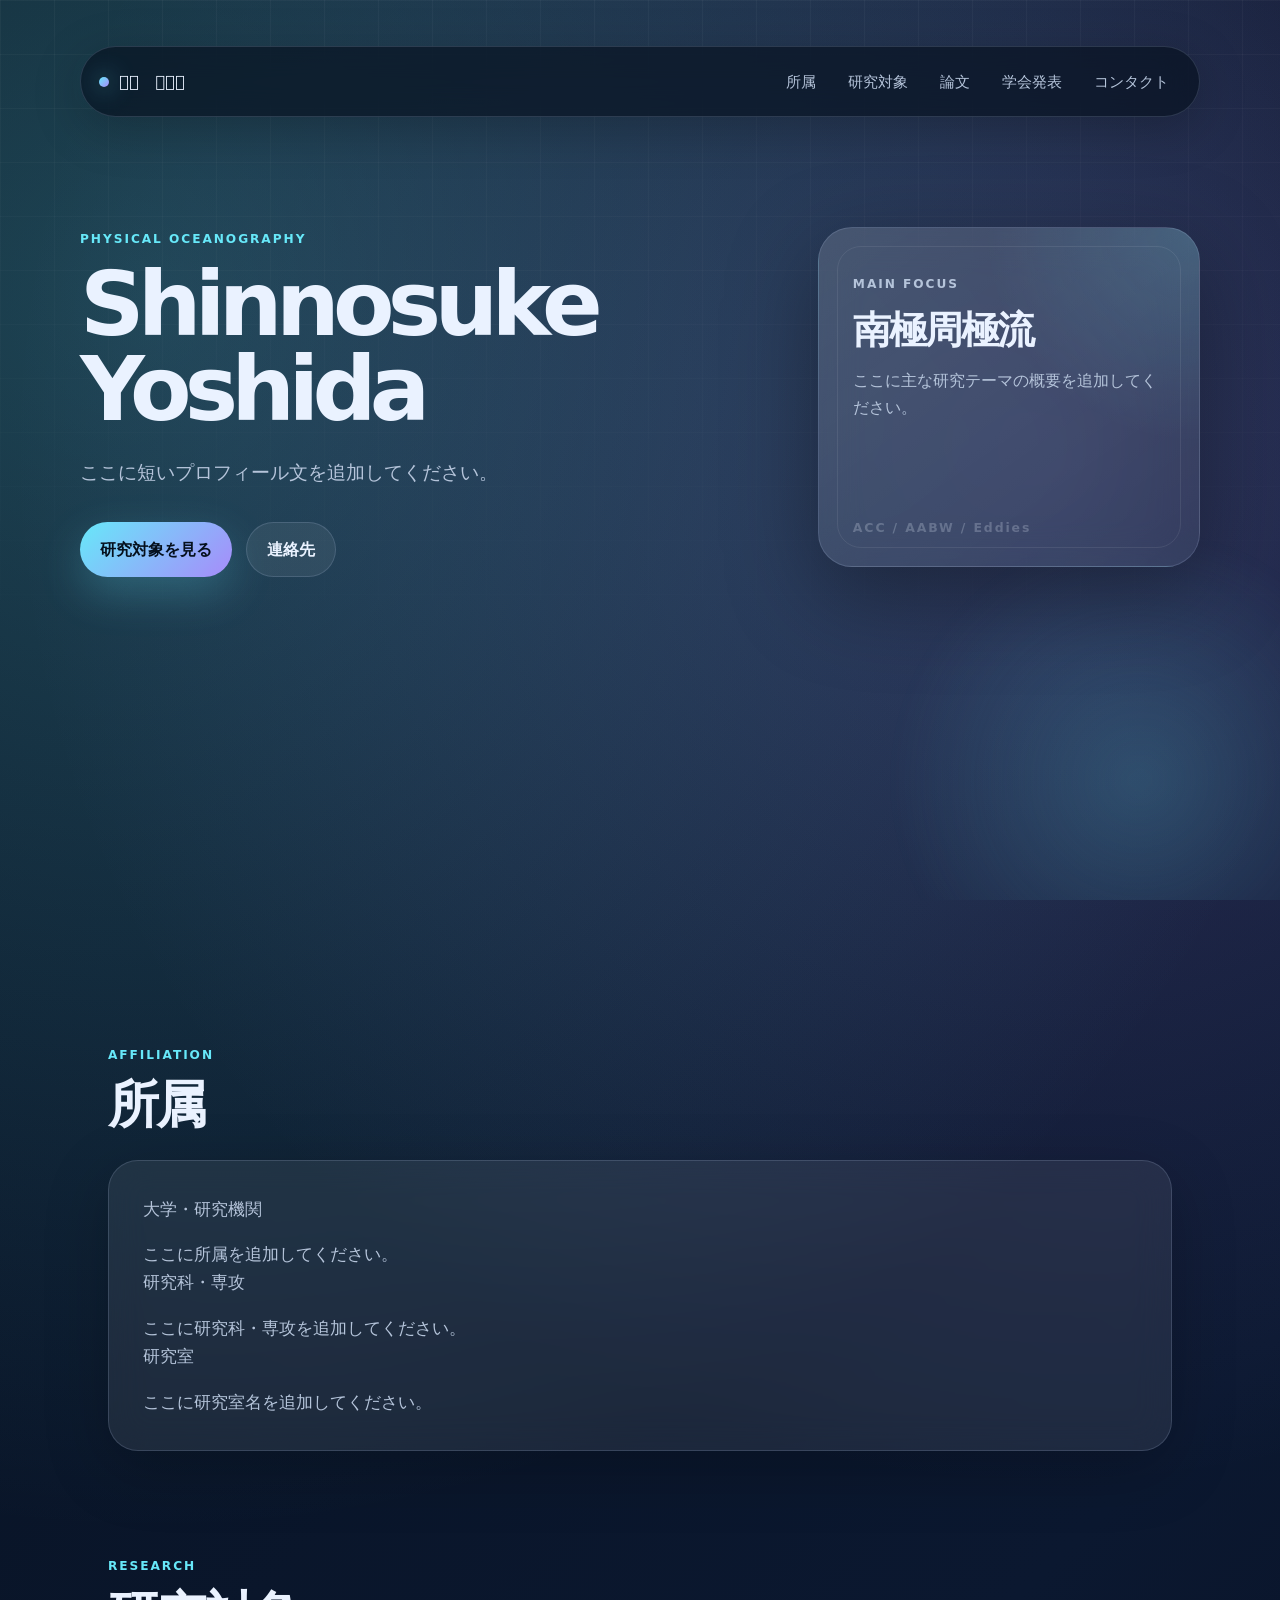
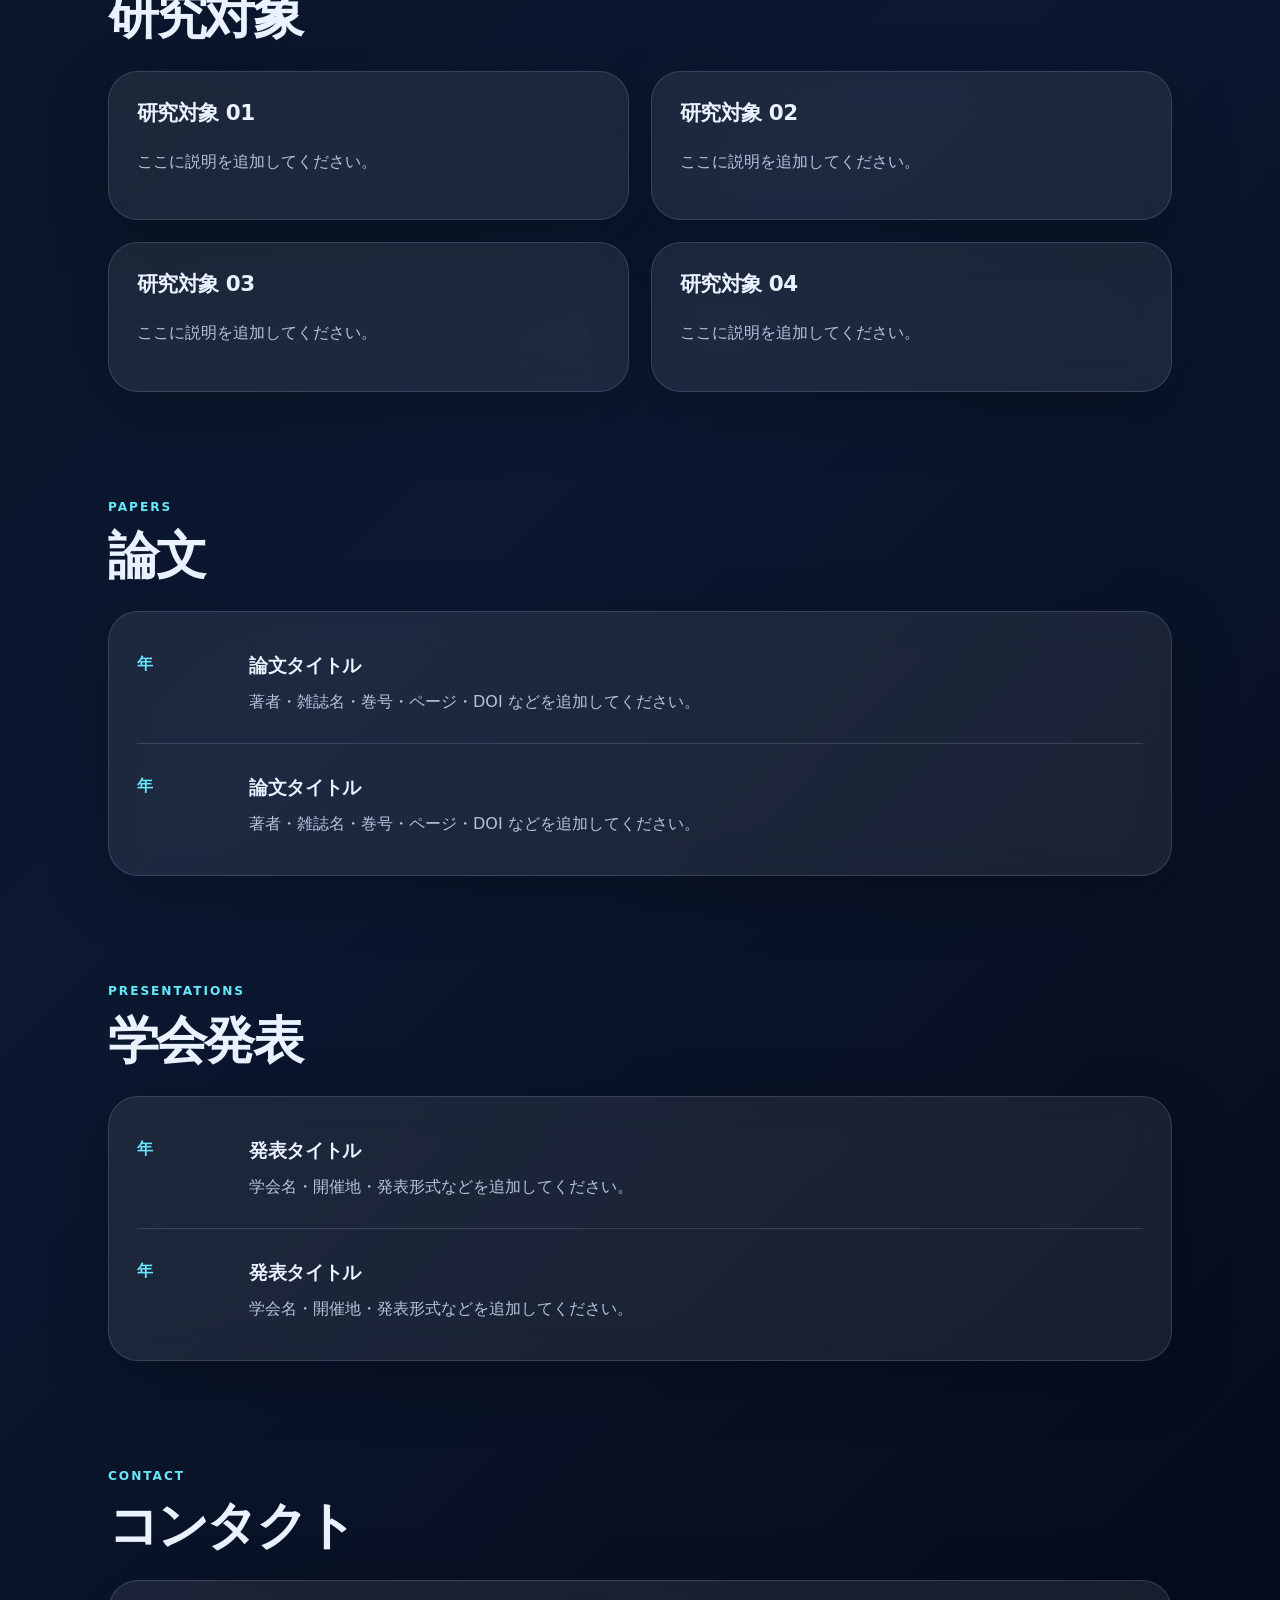
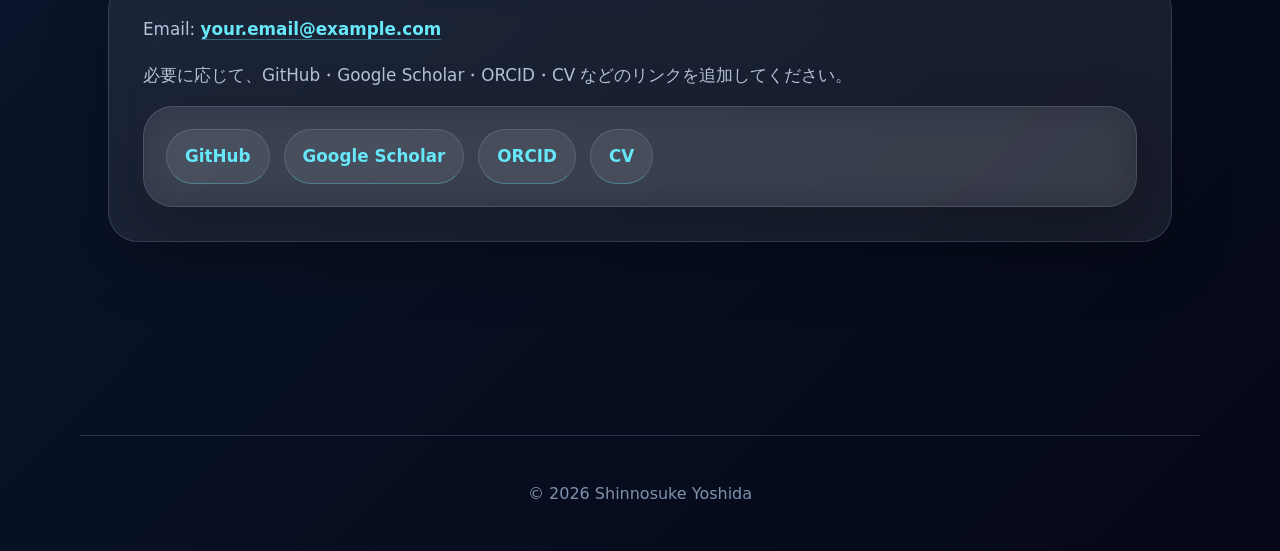
==== index.html @ faadfa1d "Update index.html" ====
<!DOCTYPE html>
<html lang="ja">
<head>
  <meta charset="UTF-8">
  <meta name="viewport" content="width=device-width, initial-scale=1.0">
  <title>Shinnosuke Yoshida HP</title>
  <link rel="stylesheet" href="style.css">
</head>

<body>
  <header class="site-header">
    <nav class="nav">
      <!-- 名前またはイニシャルをここで編集 -->
      <div class="logo">𠮷田　槙之助</div>
      <div class="nav-links">
        <a href="#affiliation">所属</a>
        <a href="#research">研究対象</a>
        <a href="#papers">論文</a>
        <a href="#presentations">学会発表</a>
        <a href="#contact">コンタクト</a>
      </div>
    </nav>

    <section class="hero">
      <div class="hero-text">
        <!-- 肩書きや専門分野を後で編集 -->
        <p class="eyebrow">Physical Oceanography</p>
        <h1>Shinnosuke Yoshida</h1>
        <p class="hero-description placeholder-text">
          ここに短いプロフィール文を追加してください。
        </p>
        <div class="hero-buttons">
          <a class="button primary" href="#research">研究対象を見る</a>
          <a class="button secondary" href="#contact">連絡先</a>
        </div>
      </div>

      <div class="hero-card placeholder-card">
        <p class="card-label">Main Focus</p>
        <h2>南極周極流</h2>
        <p>
          ここに主な研究テーマの概要を追加してください。
        </p>
      </div>
    </section>
  </header>

  <main>
    <section id="affiliation" class="section">
      <div class="section-title">
        <p class="section-label">Affiliation</p>
        <h2>所属</h2>
      </div>

      <div class="content-box info-list placeholder-box">
        <!-- 所属情報を後で追加 -->
        <div class="info-row">
          <span>大学・研究機関</span>
          <p>ここに所属を追加してください。</p>
        </div>
        <div class="info-row">
          <span>研究科・専攻</span>
          <p>ここに研究科・専攻を追加してください。</p>
        </div>
        <div class="info-row">
          <span>研究室</span>
          <p>ここに研究室名を追加してください。</p>
        </div>
      </div>
    </section>

    <section id="research" class="section">
      <div class="section-title">
        <p class="section-label">Research</p>
        <h2>研究対象</h2>
      </div>

      <div class="grid">
        <div class="research-card placeholder-card">
          <!-- 研究対象 1 を後で追加 -->
          <h3>研究対象 01</h3>
          <p>ここに説明を追加してください。</p>
        </div>

        <div class="research-card placeholder-card">
          <!-- 研究対象 2 を後で追加 -->
          <h3>研究対象 02</h3>
          <p>ここに説明を追加してください。</p>
        </div>

        <div class="research-card placeholder-card">
          <!-- 研究対象 3 を後で追加 -->
          <h3>研究対象 03</h3>
          <p>ここに説明を追加してください。</p>
        </div>

        <div class="research-card placeholder-card">
          <!-- 研究対象 4 を後で追加 -->
          <h3>研究対象 04</h3>
          <p>ここに説明を追加してください。</p>
        </div>
      </div>
    </section>

    <section id="papers" class="section">
      <div class="section-title">
        <p class="section-label">Papers</p>
        <h2>論文</h2>
      </div>

      <div class="timeline placeholder-box">
        <div class="timeline-item">
          <!-- 論文情報を後で追加。必要に応じてこのブロックを複製してください。 -->
          <span class="year">年</span>
          <div>
            <h3>論文タイトル</h3>
            <p>著者・雑誌名・巻号・ページ・DOI などを追加してください。</p>
          </div>
        </div>

        <div class="timeline-item">
          <!-- 論文情報を後で追加。不要ならこのブロックを削除してください。 -->
          <span class="year">年</span>
          <div>
            <h3>論文タイトル</h3>
            <p>著者・雑誌名・巻号・ページ・DOI などを追加してください。</p>
          </div>
        </div>
      </div>
    </section>

    <section id="presentations" class="section">
      <div class="section-title">
        <p class="section-label">Presentations</p>
        <h2>学会発表</h2>
      </div>

      <div class="timeline placeholder-box">
        <div class="timeline-item">
          <!-- 学会発表情報を後で追加。必要に応じてこのブロックを複製してください。 -->
          <span class="year">年</span>
          <div>
            <h3>発表タイトル</h3>
            <p>学会名・開催地・発表形式などを追加してください。</p>
          </div>
        </div>

        <div class="timeline-item">
          <!-- 学会発表情報を後で追加。不要ならこのブロックを削除してください。 -->
          <span class="year">年</span>
          <div>
            <h3>発表タイトル</h3>
            <p>学会名・開催地・発表形式などを追加してください。</p>
          </div>
        </div>
      </div>
    </section>

    <section id="contact" class="section">
      <div class="section-title">
        <p class="section-label">Contact</p>
        <h2>コンタクト</h2>
      </div>

      <div class="content-box contact-box placeholder-box">
        <!-- 連絡先を後で追加 -->
        <p>Email: <a href="mailto:your.email@example.com">your.email@example.com</a></p>
        <p>必要に応じて、GitHub・Google Scholar・ORCID・CV などのリンクを追加してください。</p>
        <div class="link-box compact-links">
          <a href="#" target="_blank">GitHub</a>
          <a href="#" target="_blank">Google Scholar</a>
          <a href="#" target="_blank">ORCID</a>
          <a href="#" target="_blank">CV</a>
        </div>
      </div>
    </section>
  </main>

  <footer class="footer">
    <!-- 年と名前を後で編集 -->
    <p>© 2026 Shinnosuke Yoshida</p>
  </footer>
</body>
</html>
---- style.css ----
:root {
  --bg: #07111f;
  --bg-2: #0b1830;
  --main: #eaf2ff;
  --sub: #b5c4da;
  --muted: #7f92ad;
  --line: rgba(180, 200, 230, 0.18);
  --card: rgba(255, 255, 255, 0.075);
  --card-strong: rgba(255, 255, 255, 0.12);
  --accent: #67e8f9;
  --accent-2: #a78bfa;
  --accent-dark: #0891b2;
  --accent-soft: rgba(103, 232, 249, 0.14);
  --shadow: 0 28px 90px rgba(0, 0, 0, 0.36);
}

* {
  box-sizing: border-box;
}

html {
  scroll-behavior: smooth;
}

body {
  margin: 0;
  font-family: Inter, ui-sans-serif, system-ui, -apple-system, BlinkMacSystemFont, "Segoe UI", sans-serif;
  background:
    radial-gradient(circle at 12% 8%, rgba(103, 232, 249, 0.24), transparent 34%),
    radial-gradient(circle at 82% 12%, rgba(167, 139, 250, 0.22), transparent 30%),
    linear-gradient(135deg, var(--bg), var(--bg-2) 52%, #050816);
  color: var(--main);
  line-height: 1.7;
}

body::before {
  content: "";
  position: fixed;
  inset: 0;
  pointer-events: none;
  background-image:
    linear-gradient(rgba(255, 255, 255, 0.035) 1px, transparent 1px),
    linear-gradient(90deg, rgba(255, 255, 255, 0.035) 1px, transparent 1px);
  background-size: 54px 54px;
  mask-image: linear-gradient(to bottom, black, transparent 80%);
}

a {
  color: inherit;
  text-decoration: none;
}

.site-header {
  min-height: 100vh;
  padding: 28px;
  position: relative;
  overflow: hidden;
}

.site-header::after {
  content: "";
  position: absolute;
  right: -120px;
  bottom: -140px;
  width: 520px;
  height: 520px;
  border-radius: 50%;
  background: radial-gradient(circle, rgba(103, 232, 249, 0.18), transparent 68%);
  filter: blur(8px);
}

.nav {
  max-width: 1120px;
  margin: 0 auto;
  padding: 14px 18px;
  display: flex;
  align-items: center;
  justify-content: space-between;
  background: rgba(7, 17, 31, 0.68);
  border: 1px solid var(--line);
  border-radius: 999px;
  backdrop-filter: blur(18px);
  box-shadow: 0 12px 50px rgba(0, 0, 0, 0.22);
  position: sticky;
  top: 18px;
  z-index: 10;
}

.logo {
  font-weight: 800;
  letter-spacing: 0.02em;
}

.logo::before {
  content: "";
  display: inline-block;
  width: 10px;
  height: 10px;
  margin-right: 10px;
  border-radius: 50%;
  background: linear-gradient(135deg, var(--accent), var(--accent-2));
  box-shadow: 0 0 24px rgba(103, 232, 249, 0.8);
}

.nav-links {
  display: flex;
  gap: 8px;
  font-size: 0.92rem;
  color: var(--sub);
}

.nav-links a {
  padding: 8px 12px;
  border-radius: 999px;
  transition: 0.2s ease;
}

.nav-links a:hover {
  color: var(--main);
  background: rgba(255, 255, 255, 0.08);
}

.hero {
  max-width: 1120px;
  margin: 118px auto 0;
  display: grid;
  grid-template-columns: minmax(0, 1.35fr) minmax(280px, 0.75fr);
  gap: 50px;
  align-items: center;
  position: relative;
  z-index: 1;
}

.eyebrow,
.section-label,
.card-label {
  color: var(--accent);
  font-size: 0.76rem;
  font-weight: 800;
  letter-spacing: 0.16em;
  text-transform: uppercase;
}

.hero h1 {
  margin: 12px 0 24px;
  max-width: 850px;
  font-size: clamp(3.1rem, 7vw, 6.8rem);
  line-height: 0.95;
  letter-spacing: -0.075em;
}

.hero h1::selection,
.hero-description::selection {
  background: var(--accent-soft);
}

.hero-description {
  max-width: 620px;
  color: var(--sub);
  font-size: 1.18rem;
}

.hero-buttons {
  display: flex;
  gap: 14px;
  margin-top: 34px;
  flex-wrap: wrap;
}

.button {
  display: inline-flex;
  align-items: center;
  justify-content: center;
  padding: 13px 20px;
  border-radius: 999px;
  font-weight: 800;
  transition: 0.22s ease;
}

.button.primary {
  background: linear-gradient(135deg, var(--accent), var(--accent-2));
  color: #05101d;
  box-shadow: 0 16px 44px rgba(103, 232, 249, 0.24);
}

.button.primary:hover {
  transform: translateY(-3px);
  box-shadow: 0 22px 60px rgba(103, 232, 249, 0.32);
}

.button.secondary {
  background: rgba(255, 255, 255, 0.07);
  border: 1px solid var(--line);
  color: var(--main);
}

.button.secondary:hover {
  transform: translateY(-3px);
  background: rgba(255, 255, 255, 0.12);
}

.hero-card {
  padding: 34px;
  min-height: 340px;
  border-radius: 34px;
  background:
    linear-gradient(145deg, rgba(255, 255, 255, 0.14), rgba(255, 255, 255, 0.055)),
    radial-gradient(circle at top right, rgba(103, 232, 249, 0.18), transparent 42%);
  border: 1px solid var(--line);
  box-shadow: var(--shadow);
  backdrop-filter: blur(20px);
  position: relative;
  overflow: hidden;
}

.hero-card::before {
  content: "";
  position: absolute;
  inset: 18px;
  border: 1px solid rgba(255, 255, 255, 0.08);
  border-radius: 24px;
  pointer-events: none;
}

.hero-card h2 {
  margin: 16px 0 14px;
  font-size: 2.35rem;
  line-height: 1.05;
  letter-spacing: -0.05em;
}

.hero-card p {
  color: var(--sub);
  position: relative;
}

.hero-card::after {
  content: "ACC / AABW / Eddies";
  position: absolute;
  left: 34px;
  bottom: 28px;
  color: rgba(234, 242, 255, 0.24);
  font-size: 0.78rem;
  font-weight: 800;
  letter-spacing: 0.15em;
}

main {
  max-width: 1120px;
  margin: 0 auto;
  padding: 40px 28px 88px;
  position: relative;
  z-index: 1;
}

.section {
  margin: 105px 0;
}

.section-title {
  margin-bottom: 28px;
}

.section-title h2 {
  margin: 6px 0 0;
  font-size: clamp(2rem, 4vw, 3.2rem);
  line-height: 1.05;
  letter-spacing: -0.055em;
}

.content-box,
.research-card,
.timeline,
.link-box {
  background: var(--card);
  border: 1px solid var(--line);
  border-radius: 30px;
  box-shadow: 0 18px 64px rgba(0, 0, 0, 0.22);
  backdrop-filter: blur(18px);
}

.content-box {
  padding: 34px;
  color: var(--sub);
  font-size: 1.05rem;
}

.content-box p:first-child {
  margin-top: 0;
}

.content-box p:last-child {
  margin-bottom: 0;
}

.grid {
  display: grid;
  grid-template-columns: repeat(2, minmax(0, 1fr));
  gap: 22px;
}

.research-card {
  padding: 28px;
  transition: 0.24s ease;
  position: relative;
  overflow: hidden;
}

.research-card::before {
  content: "";
  position: absolute;
  inset: 0;
  background: linear-gradient(135deg, rgba(103, 232, 249, 0.12), transparent 42%);
  opacity: 0;
  transition: 0.24s ease;
}

.research-card:hover {
  transform: translateY(-6px);
  background: var(--card-strong);
  box-shadow: 0 26px 80px rgba(0, 0, 0, 0.28);
}

.research-card:hover::before {
  opacity: 1;
}

.research-card h3 {
  margin-top: 0;
  font-size: 1.34rem;
  line-height: 1.25;
  letter-spacing: -0.025em;
  position: relative;
}

.research-card p {
  color: var(--sub);
  position: relative;
}

.timeline {
  padding: 10px 28px;
}

.timeline-item {
  display: grid;
  grid-template-columns: 90px 1fr;
  gap: 22px;
  padding: 28px 0;
  border-bottom: 1px solid var(--line);
}

.timeline-item:last-child {
  border-bottom: none;
}

.year {
  color: var(--accent);
  font-weight: 900;
}

.timeline-item h3 {
  margin: 0 0 6px;
  letter-spacing: -0.02em;
}

.timeline-item p {
  margin: 0;
  color: var(--sub);
}

.link-box {
  padding: 22px;
  display: flex;
  flex-wrap: wrap;
  gap: 14px;
}

.link-box a {
  padding: 12px 18px;
  border-radius: 999px;
  background: rgba(255, 255, 255, 0.07);
  border: 1px solid var(--line);
  font-weight: 800;
  color: var(--sub);
  transition: 0.2s ease;
}

.link-box a:hover {
  color: #05101d;
  background: var(--accent);
  transform: translateY(-2px);
  box-shadow: 0 12px 34px rgba(103, 232, 249, 0.22);
}

.content-box a {
  color: var(--accent);
  font-weight: 800;
  border-bottom: 1px solid rgba(103, 232, 249, 0.35);
}

.footer {
  max-width: 1120px;
  margin: 0 auto;
  padding: 28px;
  color: var(--muted);
  text-align: center;
  border-top: 1px solid var(--line);
}

@media (max-width: 800px) {
  .site-header {
    min-height: auto;
    padding: 18px;
  }

  .nav {
    border-radius: 24px;
    align-items: flex-start;
    gap: 14px;
    flex-direction: column;
  }

  .nav-links {
    flex-wrap: wrap;
    gap: 6px;
  }

  .hero {
    margin-top: 70px;
    grid-template-columns: 1fr;
  }

  .hero h1 {
    font-size: 3.25rem;
  }

  .grid {
    grid-template-columns: 1fr;
  }

  .timeline-item {
    grid-template-columns: 1fr;
    gap: 8px;
  }
}
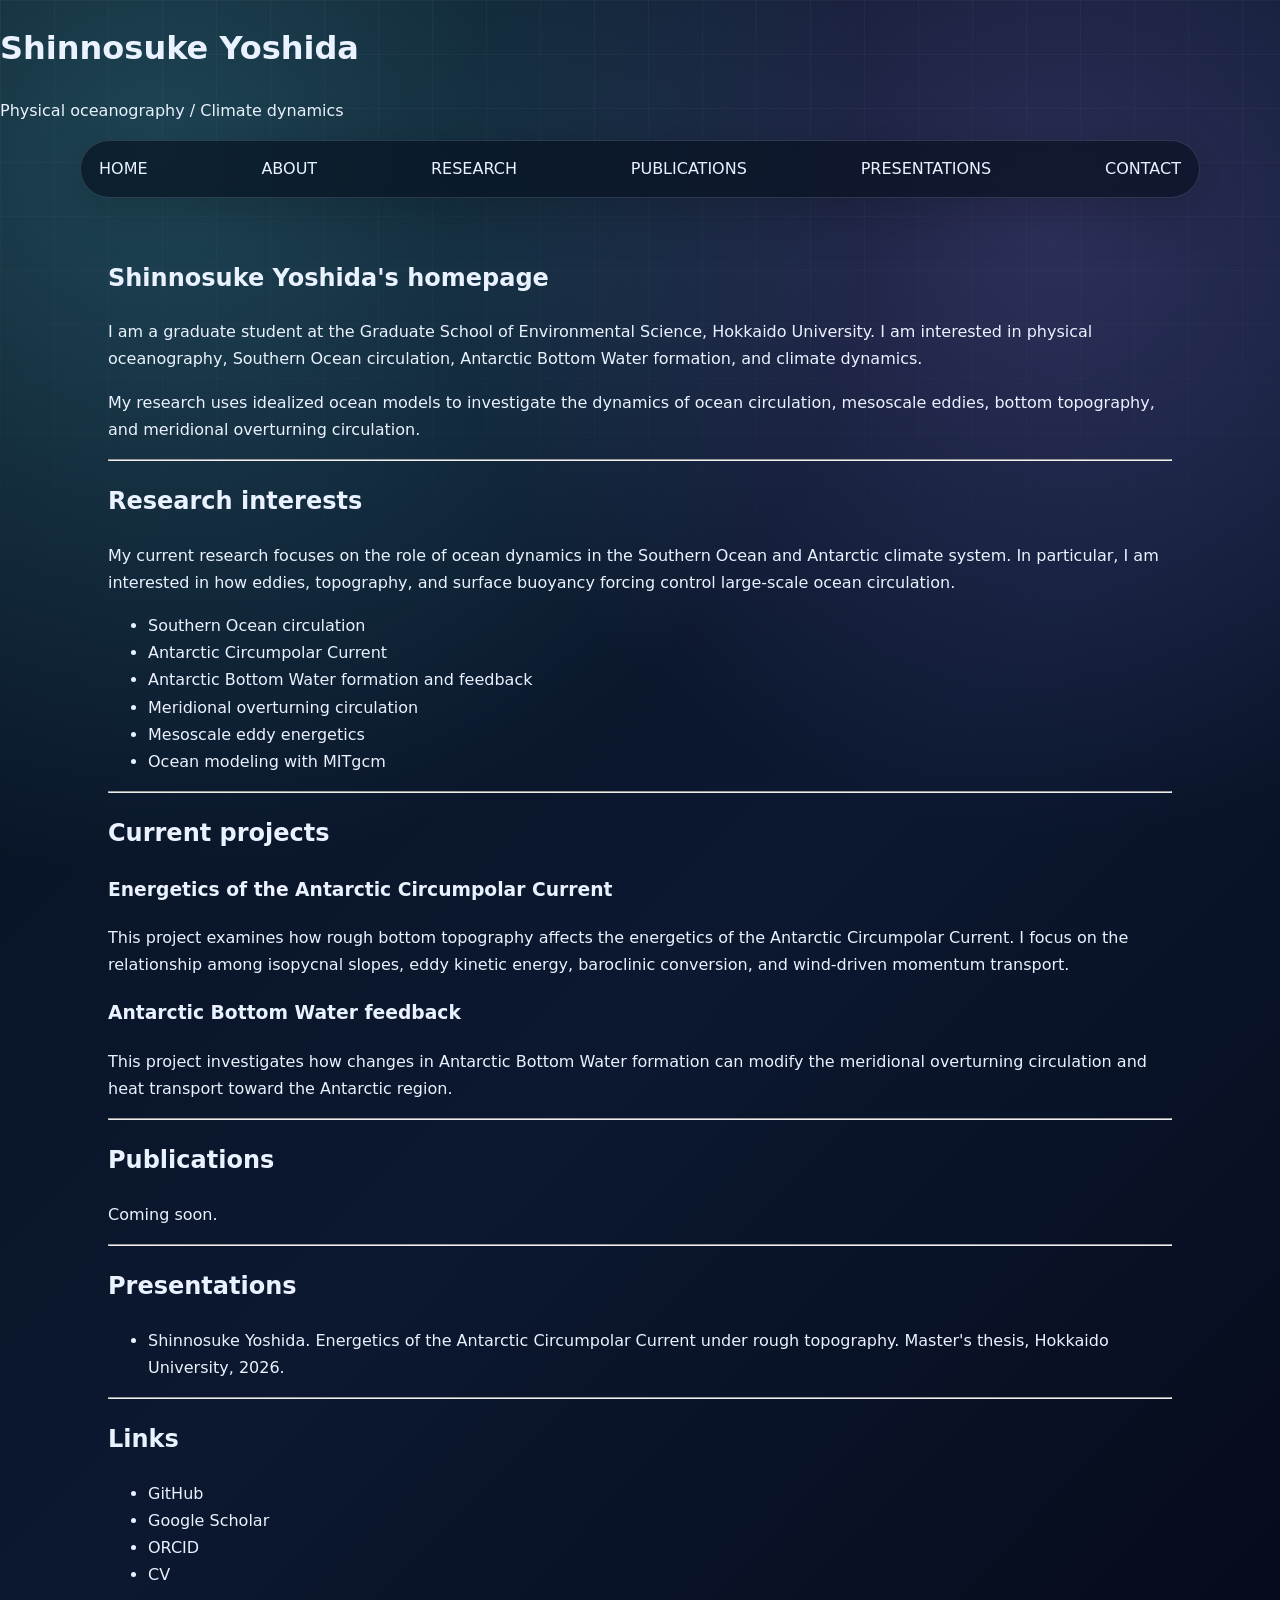
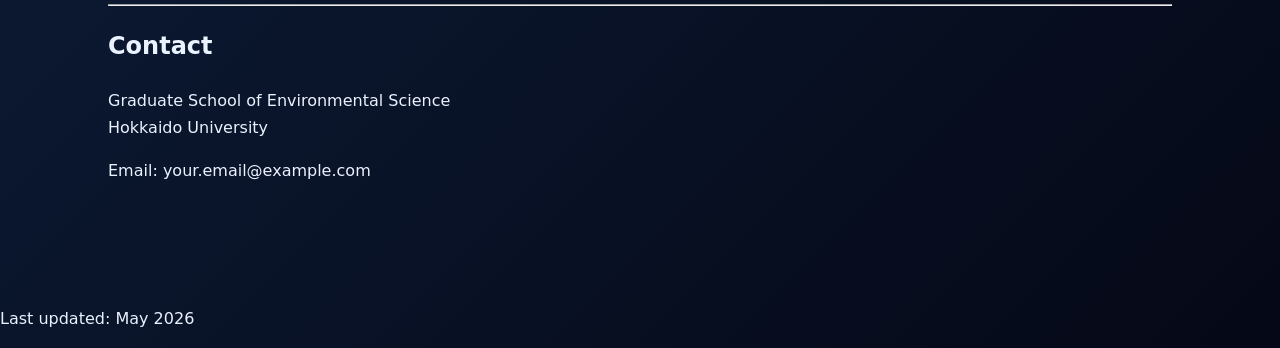
==== commit b6f55516: "Update index.html" ====
--- a/index.html
+++ b/index.html
@@ -1,184 +1,150 @@
 <!DOCTYPE html>
-<html lang="ja">
+<html lang="en">
 <head>
   <meta charset="UTF-8">
   <meta name="viewport" content="width=device-width, initial-scale=1.0">
-  <title>Shinnosuke Yoshida HP</title>
+  <title>Shinnosuke Yoshida</title>
   <link rel="stylesheet" href="style.css">
 </head>
 
 <body>
-  <header class="site-header">
-    <nav class="nav">
-      <!-- 名前またはイニシャルをここで編集 -->
-      <div class="logo">𠮷田　槙之助</div>
-      <div class="nav-links">
-        <a href="#affiliation">所属</a>
-        <a href="#research">研究対象</a>
-        <a href="#papers">論文</a>
-        <a href="#presentations">学会発表</a>
-        <a href="#contact">コンタクト</a>
-      </div>
-    </nav>
 
-    <section class="hero">
-      <div class="hero-text">
-        <!-- 肩書きや専門分野を後で編集 -->
-        <p class="eyebrow">Physical Oceanography</p>
-        <h1>Shinnosuke Yoshida</h1>
-        <p class="hero-description placeholder-text">
-          ここに短いプロフィール文を追加してください。
+  <div class="page">
+
+    <header class="header">
+      <h1>Shinnosuke Yoshida</h1>
+      <p class="subtitle">Physical oceanography / Climate dynamics</p>
+
+      <nav class="nav">
+        <a href="index.html">HOME</a>
+        <a href="#about">ABOUT</a>
+        <a href="#research">RESEARCH</a>
+        <a href="#publications">PUBLICATIONS</a>
+        <a href="#presentations">PRESENTATIONS</a>
+        <a href="#contact">CONTACT</a>
+      </nav>
+    </header>
+
+    <main>
+
+      <section id="about">
+        <h2>Shinnosuke Yoshida's homepage</h2>
+
+        <p>
+          I am a graduate student at the Graduate School of Environmental Science,
+          Hokkaido University. I am interested in physical oceanography,
+          Southern Ocean circulation, Antarctic Bottom Water formation, and
+          climate dynamics.
         </p>
-        <div class="hero-buttons">
-          <a class="button primary" href="#research">研究対象を見る</a>
-          <a class="button secondary" href="#contact">連絡先</a>
-        </div>
-      </div>
 
-      <div class="hero-card placeholder-card">
-        <p class="card-label">Main Focus</p>
-        <h2>南極周極流</h2>
         <p>
-          ここに主な研究テーマの概要を追加してください。
+          My research uses idealized ocean models to investigate the dynamics of
+          ocean circulation, mesoscale eddies, bottom topography, and meridional
+          overturning circulation.
         </p>
-      </div>
-    </section>
-  </header>
+      </section>
 
-  <main>
-    <section id="affiliation" class="section">
-      <div class="section-title">
-        <p class="section-label">Affiliation</p>
-        <h2>所属</h2>
-      </div>
+      <hr>
 
-      <div class="content-box info-list placeholder-box">
-        <!-- 所属情報を後で追加 -->
-        <div class="info-row">
-          <span>大学・研究機関</span>
-          <p>ここに所属を追加してください。</p>
-        </div>
-        <div class="info-row">
-          <span>研究科・専攻</span>
-          <p>ここに研究科・専攻を追加してください。</p>
-        </div>
-        <div class="info-row">
-          <span>研究室</span>
-          <p>ここに研究室名を追加してください。</p>
-        </div>
-      </div>
-    </section>
+      <section id="research">
+        <h2>Research interests</h2>
 
-    <section id="research" class="section">
-      <div class="section-title">
-        <p class="section-label">Research</p>
-        <h2>研究対象</h2>
-      </div>
+        <p>
+          My current research focuses on the role of ocean dynamics in the
+          Southern Ocean and Antarctic climate system. In particular, I am
+          interested in how eddies, topography, and surface buoyancy forcing
+          control large-scale ocean circulation.
+        </p>
 
-      <div class="grid">
-        <div class="research-card placeholder-card">
-          <!-- 研究対象 1 を後で追加 -->
-          <h3>研究対象 01</h3>
-          <p>ここに説明を追加してください。</p>
-        </div>
+        <ul>
+          <li>Southern Ocean circulation</li>
+          <li>Antarctic Circumpolar Current</li>
+          <li>Antarctic Bottom Water formation and feedback</li>
+          <li>Meridional overturning circulation</li>
+          <li>Mesoscale eddy energetics</li>
+          <li>Ocean modeling with MITgcm</li>
+        </ul>
+      </section>
 
-        <div class="research-card placeholder-card">
-          <!-- 研究対象 2 を後で追加 -->
-          <h3>研究対象 02</h3>
-          <p>ここに説明を追加してください。</p>
-        </div>
+      <hr>
 
-        <div class="research-card placeholder-card">
-          <!-- 研究対象 3 を後で追加 -->
-          <h3>研究対象 03</h3>
-          <p>ここに説明を追加してください。</p>
-        </div>
+      <section>
+        <h2>Current projects</h2>
 
-        <div class="research-card placeholder-card">
-          <!-- 研究対象 4 を後で追加 -->
-          <h3>研究対象 04</h3>
-          <p>ここに説明を追加してください。</p>
-        </div>
-      </div>
-    </section>
+        <h3>Energetics of the Antarctic Circumpolar Current</h3>
+        <p>
+          This project examines how rough bottom topography affects the energetics
+          of the Antarctic Circumpolar Current. I focus on the relationship among
+          isopycnal slopes, eddy kinetic energy, baroclinic conversion, and
+          wind-driven momentum transport.
+        </p>
 
-    <section id="papers" class="section">
-      <div class="section-title">
-        <p class="section-label">Papers</p>
-        <h2>論文</h2>
-      </div>
+        <h3>Antarctic Bottom Water feedback</h3>
+        <p>
+          This project investigates how changes in Antarctic Bottom Water formation
+          can modify the meridional overturning circulation and heat transport
+          toward the Antarctic region.
+        </p>
+      </section>
 
-      <div class="timeline placeholder-box">
-        <div class="timeline-item">
-          <!-- 論文情報を後で追加。必要に応じてこのブロックを複製してください。 -->
-          <span class="year">年</span>
-          <div>
-            <h3>論文タイトル</h3>
-            <p>著者・雑誌名・巻号・ページ・DOI などを追加してください。</p>
-          </div>
-        </div>
+      <hr>
 
-        <div class="timeline-item">
-          <!-- 論文情報を後で追加。不要ならこのブロックを削除してください。 -->
-          <span class="year">年</span>
-          <div>
-            <h3>論文タイトル</h3>
-            <p>著者・雑誌名・巻号・ページ・DOI などを追加してください。</p>
-          </div>
-        </div>
-      </div>
-    </section>
+      <section id="publications">
+        <h2>Publications</h2>
 
-    <section id="presentations" class="section">
-      <div class="section-title">
-        <p class="section-label">Presentations</p>
-        <h2>学会発表</h2>
-      </div>
+        <p>
+          Coming soon.
+        </p>
+      </section>
 
-      <div class="timeline placeholder-box">
-        <div class="timeline-item">
-          <!-- 学会発表情報を後で追加。必要に応じてこのブロックを複製してください。 -->
-          <span class="year">年</span>
-          <div>
-            <h3>発表タイトル</h3>
-            <p>学会名・開催地・発表形式などを追加してください。</p>
-          </div>
-        </div>
+      <hr>
 
-        <div class="timeline-item">
-          <!-- 学会発表情報を後で追加。不要ならこのブロックを削除してください。 -->
-          <span class="year">年</span>
-          <div>
-            <h3>発表タイトル</h3>
-            <p>学会名・開催地・発表形式などを追加してください。</p>
-          </div>
-        </div>
-      </div>
-    </section>
+      <section id="presentations">
+        <h2>Presentations</h2>
 
-    <section id="contact" class="section">
-      <div class="section-title">
-        <p class="section-label">Contact</p>
-        <h2>コンタクト</h2>
-      </div>
+        <ul>
+          <li>
+            Shinnosuke Yoshida. Energetics of the Antarctic Circumpolar Current
+            under rough topography. Master's thesis, Hokkaido University, 2026.
+          </li>
+        </ul>
+      </section>
 
-      <div class="content-box contact-box placeholder-box">
-        <!-- 連絡先を後で追加 -->
-        <p>Email: <a href="mailto:your.email@example.com">your.email@example.com</a></p>
-        <p>必要に応じて、GitHub・Google Scholar・ORCID・CV などのリンクを追加してください。</p>
-        <div class="link-box compact-links">
-          <a href="#" target="_blank">GitHub</a>
-          <a href="#" target="_blank">Google Scholar</a>
-          <a href="#" target="_blank">ORCID</a>
-          <a href="#" target="_blank">CV</a>
-        </div>
-      </div>
-    </section>
-  </main>
+      <hr>
 
-  <footer class="footer">
-    <!-- 年と名前を後で編集 -->
-    <p>© 2026 Shinnosuke Yoshida</p>
-  </footer>
+      <section>
+        <h2>Links</h2>
+
+        <ul>
+          <li><a href="https://github.com/Shinnosuke-Yoshida">GitHub</a></li>
+          <li><a href="#">Google Scholar</a></li>
+          <li><a href="#">ORCID</a></li>
+          <li><a href="#">CV</a></li>
+        </ul>
+      </section>
+
+      <hr>
+
+      <section id="contact">
+        <h2>Contact</h2>
+
+        <p>
+          Graduate School of Environmental Science<br>
+          Hokkaido University
+        </p>
+
+        <p>
+          Email: <a href="mailto:your.email@example.com">your.email@example.com</a>
+        </p>
+      </section>
+
+    </main>
+
+    <footer>
+      <p>Last updated: May 2026</p>
+    </footer>
+
+  </div>
+
 </body>
 </html>
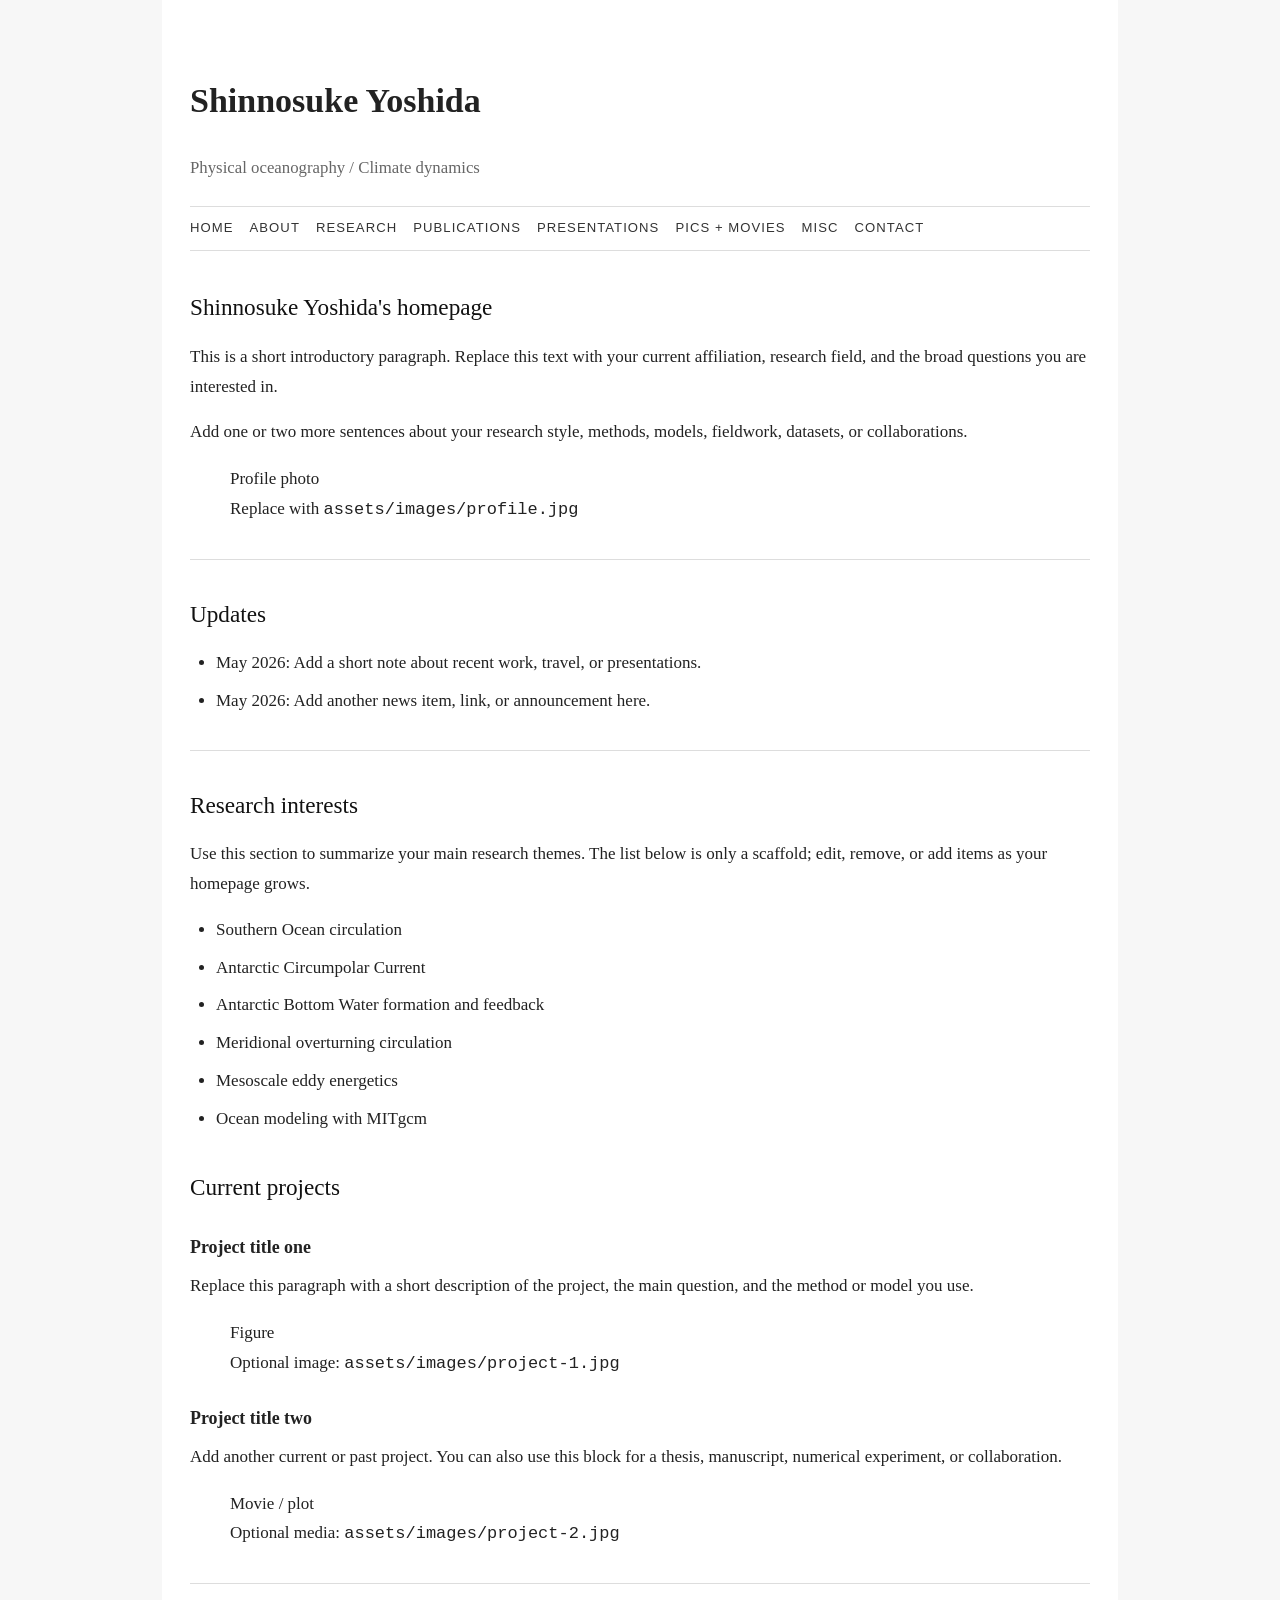
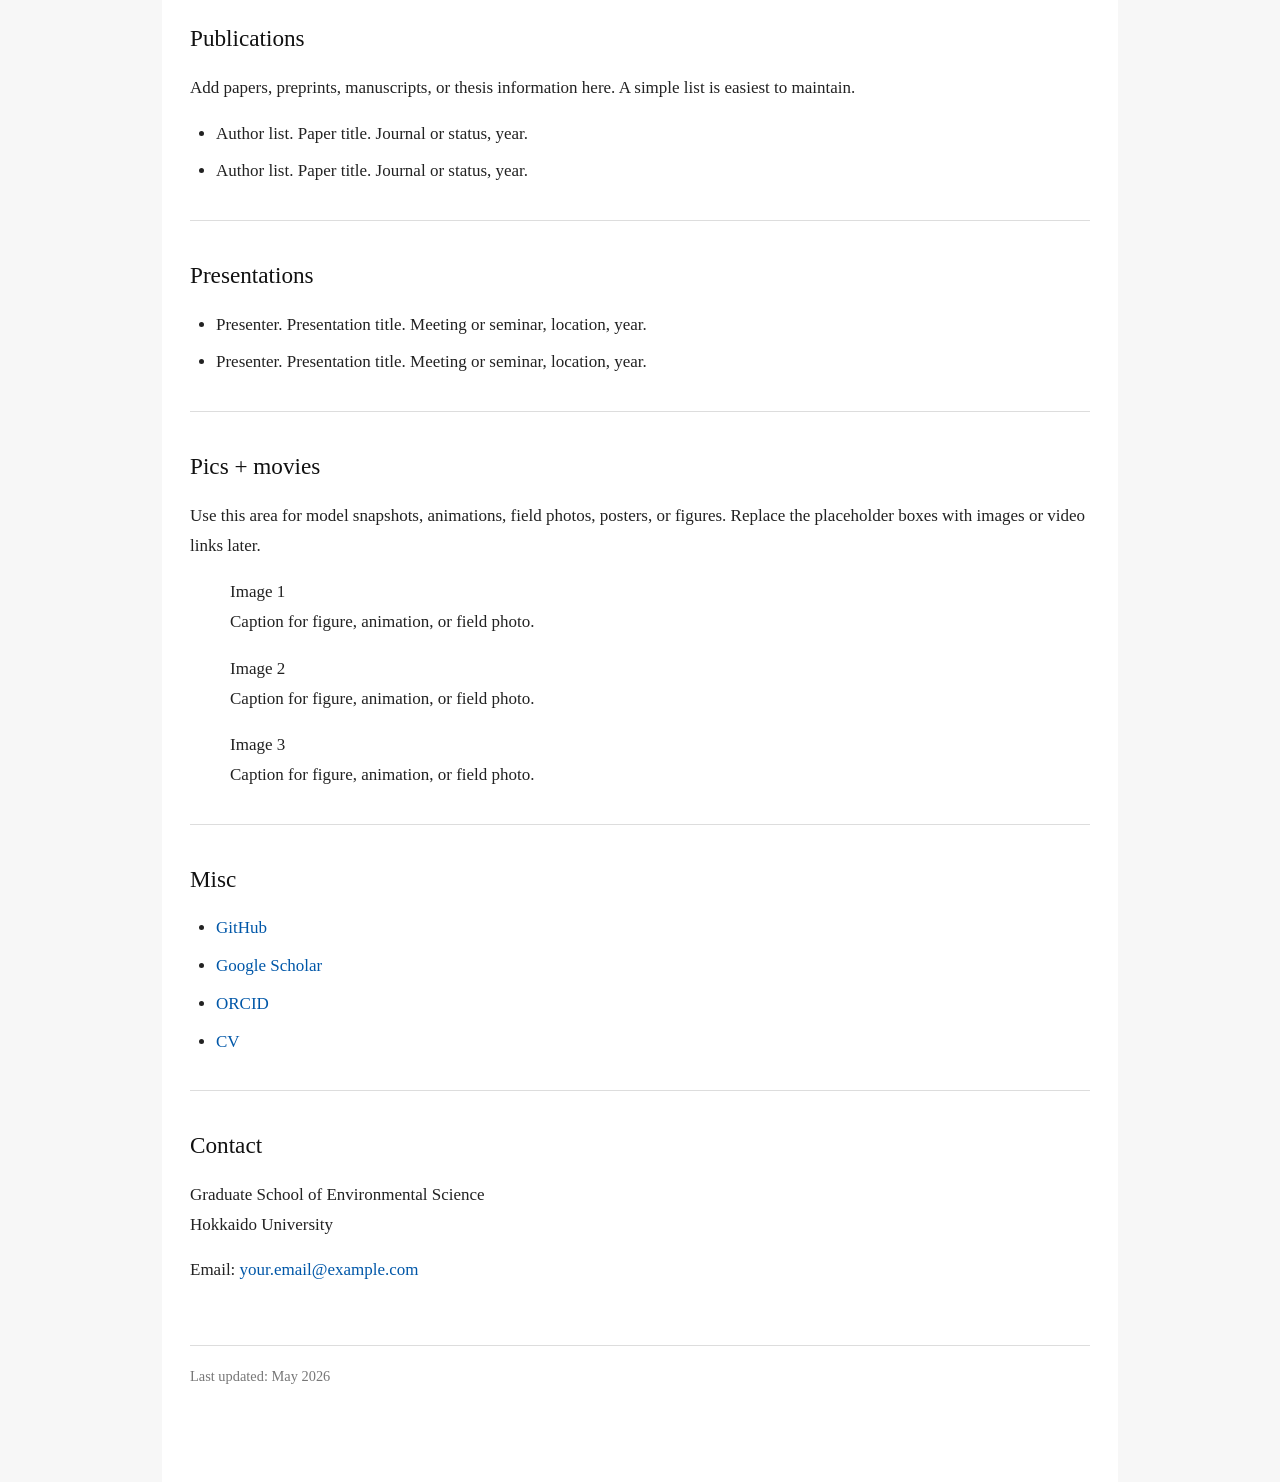
==== commit 2a05abad: "Create academic homepage scaffold" ====
--- a/index.html
+++ b/index.html
@@ -3,60 +3,70 @@
 <head>
   <meta charset="UTF-8">
   <meta name="viewport" content="width=device-width, initial-scale=1.0">
+  <meta name="description" content="Academic homepage of Shinnosuke Yoshida">
   <title>Shinnosuke Yoshida</title>
   <link rel="stylesheet" href="style.css">
 </head>
+<body>
+  <div class="page">
+    <header class="site-header">
+      <div class="identity">
+        <h1>Shinnosuke Yoshida</h1>
+        <p class="subtitle">Physical oceanography / Climate dynamics</p>
+      </div>
 
-<body>
-
-  <div class="page">
-
-    <header class="header">
-      <h1>Shinnosuke Yoshida</h1>
-      <p class="subtitle">Physical oceanography / Climate dynamics</p>
-
-      <nav class="nav">
-        <a href="index.html">HOME</a>
+      <nav class="nav" aria-label="Main navigation">
+        <a href="#home">HOME</a>
         <a href="#about">ABOUT</a>
         <a href="#research">RESEARCH</a>
         <a href="#publications">PUBLICATIONS</a>
         <a href="#presentations">PRESENTATIONS</a>
+        <a href="#gallery">PICS + MOVIES</a>
+        <a href="#misc">MISC</a>
         <a href="#contact">CONTACT</a>
       </nav>
     </header>
 
-    <main>
+    <main id="home">
+      <section class="intro" id="about">
+        <div>
+          <h2>Shinnosuke Yoshida's homepage</h2>
+          <p>
+            This is a short introductory paragraph. Replace this text with your current
+            affiliation, research field, and the broad questions you are interested in.
+          </p>
+          <p>
+            Add one or two more sentences about your research style, methods, models,
+            fieldwork, datasets, or collaborations.
+          </p>
+        </div>
 
-      <section id="about">
-        <h2>Shinnosuke Yoshida's homepage</h2>
+        <figure class="profile-slot">
+          <div class="image-placeholder">Profile photo</div>
+          <figcaption>Replace with <code>assets/images/profile.jpg</code></figcaption>
+        </figure>
+      </section>
 
-        <p>
-          I am a graduate student at the Graduate School of Environmental Science,
-          Hokkaido University. I am interested in physical oceanography,
-          Southern Ocean circulation, Antarctic Bottom Water formation, and
-          climate dynamics.
-        </p>
+      <hr>
 
-        <p>
-          My research uses idealized ocean models to investigate the dynamics of
-          ocean circulation, mesoscale eddies, bottom topography, and meridional
-          overturning circulation.
-        </p>
+      <section class="notice-list" aria-labelledby="updates-title">
+        <h2 id="updates-title">Updates</h2>
+        <ul>
+          <li>May 2026: Add a short note about recent work, travel, or presentations.</li>
+          <li>May 2026: Add another news item, link, or announcement here.</li>
+        </ul>
       </section>
 
       <hr>
 
       <section id="research">
         <h2>Research interests</h2>
-
         <p>
-          My current research focuses on the role of ocean dynamics in the
-          Southern Ocean and Antarctic climate system. In particular, I am
-          interested in how eddies, topography, and surface buoyancy forcing
-          control large-scale ocean circulation.
+          Use this section to summarize your main research themes. The list below is only
+          a scaffold; edit, remove, or add items as your homepage grows.
         </p>
 
-        <ul>
+        <ul class="compact-list">
           <li>Southern Ocean circulation</li>
           <li>Antarctic Circumpolar Current</li>
           <li>Antarctic Bottom Water formation and feedback</li>
@@ -66,55 +76,91 @@
         </ul>
       </section>
 
-      <hr>
+      <section class="project-list" aria-labelledby="projects-title">
+        <h2 id="projects-title">Current projects</h2>
 
-      <section>
-        <h2>Current projects</h2>
+        <article class="project-item">
+          <div>
+            <h3>Project title one</h3>
+            <p>
+              Replace this paragraph with a short description of the project, the main
+              question, and the method or model you use.
+            </p>
+          </div>
+          <figure class="media-slot">
+            <div class="image-placeholder">Figure</div>
+            <figcaption>Optional image: <code>assets/images/project-1.jpg</code></figcaption>
+          </figure>
+        </article>
 
-        <h3>Energetics of the Antarctic Circumpolar Current</h3>
-        <p>
-          This project examines how rough bottom topography affects the energetics
-          of the Antarctic Circumpolar Current. I focus on the relationship among
-          isopycnal slopes, eddy kinetic energy, baroclinic conversion, and
-          wind-driven momentum transport.
-        </p>
-
-        <h3>Antarctic Bottom Water feedback</h3>
-        <p>
-          This project investigates how changes in Antarctic Bottom Water formation
-          can modify the meridional overturning circulation and heat transport
-          toward the Antarctic region.
-        </p>
+        <article class="project-item">
+          <div>
+            <h3>Project title two</h3>
+            <p>
+              Add another current or past project. You can also use this block for a thesis,
+              manuscript, numerical experiment, or collaboration.
+            </p>
+          </div>
+          <figure class="media-slot">
+            <div class="image-placeholder">Movie / plot</div>
+            <figcaption>Optional media: <code>assets/images/project-2.jpg</code></figcaption>
+          </figure>
+        </article>
       </section>
 
       <hr>
 
       <section id="publications">
         <h2>Publications</h2>
-
         <p>
-          Coming soon.
+          Add papers, preprints, manuscripts, or thesis information here. A simple list is
+          easiest to maintain.
         </p>
+        <ul>
+          <li>Author list. Paper title. Journal or status, year.</li>
+          <li>Author list. Paper title. Journal or status, year.</li>
+        </ul>
       </section>
 
       <hr>
 
       <section id="presentations">
         <h2>Presentations</h2>
-
         <ul>
-          <li>
-            Shinnosuke Yoshida. Energetics of the Antarctic Circumpolar Current
-            under rough topography. Master's thesis, Hokkaido University, 2026.
-          </li>
+          <li>Presenter. Presentation title. Meeting or seminar, location, year.</li>
+          <li>Presenter. Presentation title. Meeting or seminar, location, year.</li>
         </ul>
       </section>
 
       <hr>
 
-      <section>
-        <h2>Links</h2>
+      <section id="gallery">
+        <h2>Pics + movies</h2>
+        <p>
+          Use this area for model snapshots, animations, field photos, posters, or figures.
+          Replace the placeholder boxes with images or video links later.
+        </p>
 
+        <div class="gallery-grid">
+          <figure class="gallery-item">
+            <div class="image-placeholder">Image 1</div>
+            <figcaption>Caption for figure, animation, or field photo.</figcaption>
+          </figure>
+          <figure class="gallery-item">
+            <div class="image-placeholder">Image 2</div>
+            <figcaption>Caption for figure, animation, or field photo.</figcaption>
+          </figure>
+          <figure class="gallery-item">
+            <div class="image-placeholder">Image 3</div>
+            <figcaption>Caption for figure, animation, or field photo.</figcaption>
+          </figure>
+        </div>
+      </section>
+
+      <hr>
+
+      <section id="misc">
+        <h2>Misc</h2>
         <ul>
           <li><a href="https://github.com/Shinnosuke-Yoshida">GitHub</a></li>
           <li><a href="#">Google Scholar</a></li>
@@ -127,24 +173,19 @@
 
       <section id="contact">
         <h2>Contact</h2>
-
         <p>
           Graduate School of Environmental Science<br>
           Hokkaido University
         </p>
-
         <p>
           Email: <a href="mailto:your.email@example.com">your.email@example.com</a>
         </p>
       </section>
-
     </main>
 
-    <footer>
+    <footer class="site-footer">
       <p>Last updated: May 2026</p>
     </footer>
-
   </div>
-
 </body>
 </html>
--- a/style.css
+++ b/style.css
@@ -1,446 +1,128 @@
-:root {
-  --bg: #07111f;
-  --bg-2: #0b1830;
-  --main: #eaf2ff;
-  --sub: #b5c4da;
-  --muted: #7f92ad;
-  --line: rgba(180, 200, 230, 0.18);
-  --card: rgba(255, 255, 255, 0.075);
-  --card-strong: rgba(255, 255, 255, 0.12);
-  --accent: #67e8f9;
-  --accent-2: #a78bfa;
-  --accent-dark: #0891b2;
-  --accent-soft: rgba(103, 232, 249, 0.14);
-  --shadow: 0 28px 90px rgba(0, 0, 0, 0.36);
+body {
+  margin: 0;
+  padding: 0;
+  background: #f7f7f7;
+  color: #222;
+  font-family: Georgia, "Times New Roman", serif;
+  font-size: 17px;
+  line-height: 1.75;
 }
 
-* {
-  box-sizing: border-box;
+.page {
+  max-width: 900px;
+  margin: 0 auto;
+  padding: 48px 28px 80px;
+  background: #ffffff;
+  min-height: 100vh;
 }
 
-html {
-  scroll-behavior: smooth;
+.header {
+  margin-bottom: 42px;
 }
 
-body {
+.header h1 {
   margin: 0;
-  font-family: Inter, ui-sans-serif, system-ui, -apple-system, BlinkMacSystemFont, "Segoe UI", sans-serif;
-  background:
-    radial-gradient(circle at 12% 8%, rgba(103, 232, 249, 0.24), transparent 34%),
-    radial-gradient(circle at 82% 12%, rgba(167, 139, 250, 0.22), transparent 30%),
-    linear-gradient(135deg, var(--bg), var(--bg-2) 52%, #050816);
-  color: var(--main);
-  line-height: 1.7;
+  font-size: 2.4rem;
+  font-weight: normal;
+  letter-spacing: 0.01em;
 }
 
-body::before {
-  content: "";
-  position: fixed;
-  inset: 0;
-  pointer-events: none;
-  background-image:
-    linear-gradient(rgba(255, 255, 255, 0.035) 1px, transparent 1px),
-    linear-gradient(90deg, rgba(255, 255, 255, 0.035) 1px, transparent 1px);
-  background-size: 54px 54px;
-  mask-image: linear-gradient(to bottom, black, transparent 80%);
+.subtitle {
+  margin: 4px 0 24px;
+  color: #666;
+  font-size: 1.05rem;
+}
+
+.nav {
+  display: flex;
+  flex-wrap: wrap;
+  gap: 6px 16px;
+  padding-top: 10px;
+  border-top: 1px solid #ddd;
+  border-bottom: 1px solid #ddd;
+  padding-bottom: 10px;
+  font-family: Arial, Helvetica, sans-serif;
+  font-size: 0.82rem;
+  letter-spacing: 0.08em;
+}
+
+.nav a {
+  color: #333;
+  text-decoration: none;
+}
+
+.nav a:hover {
+  color: #0057a8;
+  text-decoration: underline;
+}
+
+main {
+  margin-top: 36px;
+}
+
+section {
+  margin: 34px 0;
+}
+
+h2 {
+  margin: 0 0 14px;
+  font-size: 1.45rem;
+  font-weight: normal;
+  color: #111;
+}
+
+h3 {
+  margin: 24px 0 8px;
+  font-size: 1.12rem;
+  font-weight: bold;
+}
+
+p {
+  margin: 0 0 16px;
+}
+
+ul {
+  margin-top: 8px;
+  padding-left: 26px;
+}
+
+li {
+  margin-bottom: 8px;
 }
 
 a {
-  color: inherit;
+  color: #0057a8;
   text-decoration: none;
 }
 
-.site-header {
-  min-height: 100vh;
-  padding: 28px;
-  position: relative;
-  overflow: hidden;
+a:hover {
+  text-decoration: underline;
 }
 
-.site-header::after {
-  content: "";
-  position: absolute;
-  right: -120px;
-  bottom: -140px;
-  width: 520px;
-  height: 520px;
-  border-radius: 50%;
-  background: radial-gradient(circle, rgba(103, 232, 249, 0.18), transparent 68%);
-  filter: blur(8px);
+hr {
+  border: none;
+  border-top: 1px solid #ddd;
+  margin: 34px 0;
 }
 
-.nav {
-  max-width: 1120px;
-  margin: 0 auto;
-  padding: 14px 18px;
-  display: flex;
-  align-items: center;
-  justify-content: space-between;
-  background: rgba(7, 17, 31, 0.68);
-  border: 1px solid var(--line);
-  border-radius: 999px;
-  backdrop-filter: blur(18px);
-  box-shadow: 0 12px 50px rgba(0, 0, 0, 0.22);
-  position: sticky;
-  top: 18px;
-  z-index: 10;
+footer {
+  margin-top: 60px;
+  padding-top: 18px;
+  border-top: 1px solid #ddd;
+  color: #777;
+  font-size: 0.9rem;
 }
 
-.logo {
-  font-weight: 800;
-  letter-spacing: 0.02em;
-}
+@media (max-width: 640px) {
+  .page {
+    padding: 32px 20px 60px;
+  }
 
-.logo::before {
-  content: "";
-  display: inline-block;
-  width: 10px;
-  height: 10px;
-  margin-right: 10px;
-  border-radius: 50%;
-  background: linear-gradient(135deg, var(--accent), var(--accent-2));
-  box-shadow: 0 0 24px rgba(103, 232, 249, 0.8);
-}
-
-.nav-links {
-  display: flex;
-  gap: 8px;
-  font-size: 0.92rem;
-  color: var(--sub);
-}
-
-.nav-links a {
-  padding: 8px 12px;
-  border-radius: 999px;
-  transition: 0.2s ease;
-}
-
-.nav-links a:hover {
-  color: var(--main);
-  background: rgba(255, 255, 255, 0.08);
-}
-
-.hero {
-  max-width: 1120px;
-  margin: 118px auto 0;
-  display: grid;
-  grid-template-columns: minmax(0, 1.35fr) minmax(280px, 0.75fr);
-  gap: 50px;
-  align-items: center;
-  position: relative;
-  z-index: 1;
-}
-
-.eyebrow,
-.section-label,
-.card-label {
-  color: var(--accent);
-  font-size: 0.76rem;
-  font-weight: 800;
-  letter-spacing: 0.16em;
-  text-transform: uppercase;
-}
-
-.hero h1 {
-  margin: 12px 0 24px;
-  max-width: 850px;
-  font-size: clamp(3.1rem, 7vw, 6.8rem);
-  line-height: 0.95;
-  letter-spacing: -0.075em;
-}
-
-.hero h1::selection,
-.hero-description::selection {
-  background: var(--accent-soft);
-}
-
-.hero-description {
-  max-width: 620px;
-  color: var(--sub);
-  font-size: 1.18rem;
-}
-
-.hero-buttons {
-  display: flex;
-  gap: 14px;
-  margin-top: 34px;
-  flex-wrap: wrap;
-}
-
-.button {
-  display: inline-flex;
-  align-items: center;
-  justify-content: center;
-  padding: 13px 20px;
-  border-radius: 999px;
-  font-weight: 800;
-  transition: 0.22s ease;
-}
-
-.button.primary {
-  background: linear-gradient(135deg, var(--accent), var(--accent-2));
-  color: #05101d;
-  box-shadow: 0 16px 44px rgba(103, 232, 249, 0.24);
-}
-
-.button.primary:hover {
-  transform: translateY(-3px);
-  box-shadow: 0 22px 60px rgba(103, 232, 249, 0.32);
-}
-
-.button.secondary {
-  background: rgba(255, 255, 255, 0.07);
-  border: 1px solid var(--line);
-  color: var(--main);
-}
-
-.button.secondary:hover {
-  transform: translateY(-3px);
-  background: rgba(255, 255, 255, 0.12);
-}
-
-.hero-card {
-  padding: 34px;
-  min-height: 340px;
-  border-radius: 34px;
-  background:
-    linear-gradient(145deg, rgba(255, 255, 255, 0.14), rgba(255, 255, 255, 0.055)),
-    radial-gradient(circle at top right, rgba(103, 232, 249, 0.18), transparent 42%);
-  border: 1px solid var(--line);
-  box-shadow: var(--shadow);
-  backdrop-filter: blur(20px);
-  position: relative;
-  overflow: hidden;
-}
-
-.hero-card::before {
-  content: "";
-  position: absolute;
-  inset: 18px;
-  border: 1px solid rgba(255, 255, 255, 0.08);
-  border-radius: 24px;
-  pointer-events: none;
-}
-
-.hero-card h2 {
-  margin: 16px 0 14px;
-  font-size: 2.35rem;
-  line-height: 1.05;
-  letter-spacing: -0.05em;
-}
-
-.hero-card p {
-  color: var(--sub);
-  position: relative;
-}
-
-.hero-card::after {
-  content: "ACC / AABW / Eddies";
-  position: absolute;
-  left: 34px;
-  bottom: 28px;
-  color: rgba(234, 242, 255, 0.24);
-  font-size: 0.78rem;
-  font-weight: 800;
-  letter-spacing: 0.15em;
-}
-
-main {
-  max-width: 1120px;
-  margin: 0 auto;
-  padding: 40px 28px 88px;
-  position: relative;
-  z-index: 1;
-}
-
-.section {
-  margin: 105px 0;
-}
-
-.section-title {
-  margin-bottom: 28px;
-}
-
-.section-title h2 {
-  margin: 6px 0 0;
-  font-size: clamp(2rem, 4vw, 3.2rem);
-  line-height: 1.05;
-  letter-spacing: -0.055em;
-}
-
-.content-box,
-.research-card,
-.timeline,
-.link-box {
-  background: var(--card);
-  border: 1px solid var(--line);
-  border-radius: 30px;
-  box-shadow: 0 18px 64px rgba(0, 0, 0, 0.22);
-  backdrop-filter: blur(18px);
-}
-
-.content-box {
-  padding: 34px;
-  color: var(--sub);
-  font-size: 1.05rem;
-}
-
-.content-box p:first-child {
-  margin-top: 0;
-}
-
-.content-box p:last-child {
-  margin-bottom: 0;
-}
-
-.grid {
-  display: grid;
-  grid-template-columns: repeat(2, minmax(0, 1fr));
-  gap: 22px;
-}
-
-.research-card {
-  padding: 28px;
-  transition: 0.24s ease;
-  position: relative;
-  overflow: hidden;
-}
-
-.research-card::before {
-  content: "";
-  position: absolute;
-  inset: 0;
-  background: linear-gradient(135deg, rgba(103, 232, 249, 0.12), transparent 42%);
-  opacity: 0;
-  transition: 0.24s ease;
-}
-
-.research-card:hover {
-  transform: translateY(-6px);
-  background: var(--card-strong);
-  box-shadow: 0 26px 80px rgba(0, 0, 0, 0.28);
-}
-
-.research-card:hover::before {
-  opacity: 1;
-}
-
-.research-card h3 {
-  margin-top: 0;
-  font-size: 1.34rem;
-  line-height: 1.25;
-  letter-spacing: -0.025em;
-  position: relative;
-}
-
-.research-card p {
-  color: var(--sub);
-  position: relative;
-}
-
-.timeline {
-  padding: 10px 28px;
-}
-
-.timeline-item {
-  display: grid;
-  grid-template-columns: 90px 1fr;
-  gap: 22px;
-  padding: 28px 0;
-  border-bottom: 1px solid var(--line);
-}
-
-.timeline-item:last-child {
-  border-bottom: none;
-}
-
-.year {
-  color: var(--accent);
-  font-weight: 900;
-}
-
-.timeline-item h3 {
-  margin: 0 0 6px;
-  letter-spacing: -0.02em;
-}
-
-.timeline-item p {
-  margin: 0;
-  color: var(--sub);
-}
-
-.link-box {
-  padding: 22px;
-  display: flex;
-  flex-wrap: wrap;
-  gap: 14px;
-}
-
-.link-box a {
-  padding: 12px 18px;
-  border-radius: 999px;
-  background: rgba(255, 255, 255, 0.07);
-  border: 1px solid var(--line);
-  font-weight: 800;
-  color: var(--sub);
-  transition: 0.2s ease;
-}
-
-.link-box a:hover {
-  color: #05101d;
-  background: var(--accent);
-  transform: translateY(-2px);
-  box-shadow: 0 12px 34px rgba(103, 232, 249, 0.22);
-}
-
-.content-box a {
-  color: var(--accent);
-  font-weight: 800;
-  border-bottom: 1px solid rgba(103, 232, 249, 0.35);
-}
-
-.footer {
-  max-width: 1120px;
-  margin: 0 auto;
-  padding: 28px;
-  color: var(--muted);
-  text-align: center;
-  border-top: 1px solid var(--line);
-}
-
-@media (max-width: 800px) {
-  .site-header {
-    min-height: auto;
-    padding: 18px;
+  .header h1 {
+    font-size: 2rem;
   }
 
   .nav {
-    border-radius: 24px;
-    align-items: flex-start;
-    gap: 14px;
-    flex-direction: column;
-  }
-
-  .nav-links {
-    flex-wrap: wrap;
-    gap: 6px;
-  }
-
-  .hero {
-    margin-top: 70px;
-    grid-template-columns: 1fr;
-  }
-
-  .hero h1 {
-    font-size: 3.25rem;
-  }
-
-  .grid {
-    grid-template-columns: 1fr;
-  }
-
-  .timeline-item {
-    grid-template-columns: 1fr;
-    gap: 8px;
+    gap: 8px 12px;
   }
 }
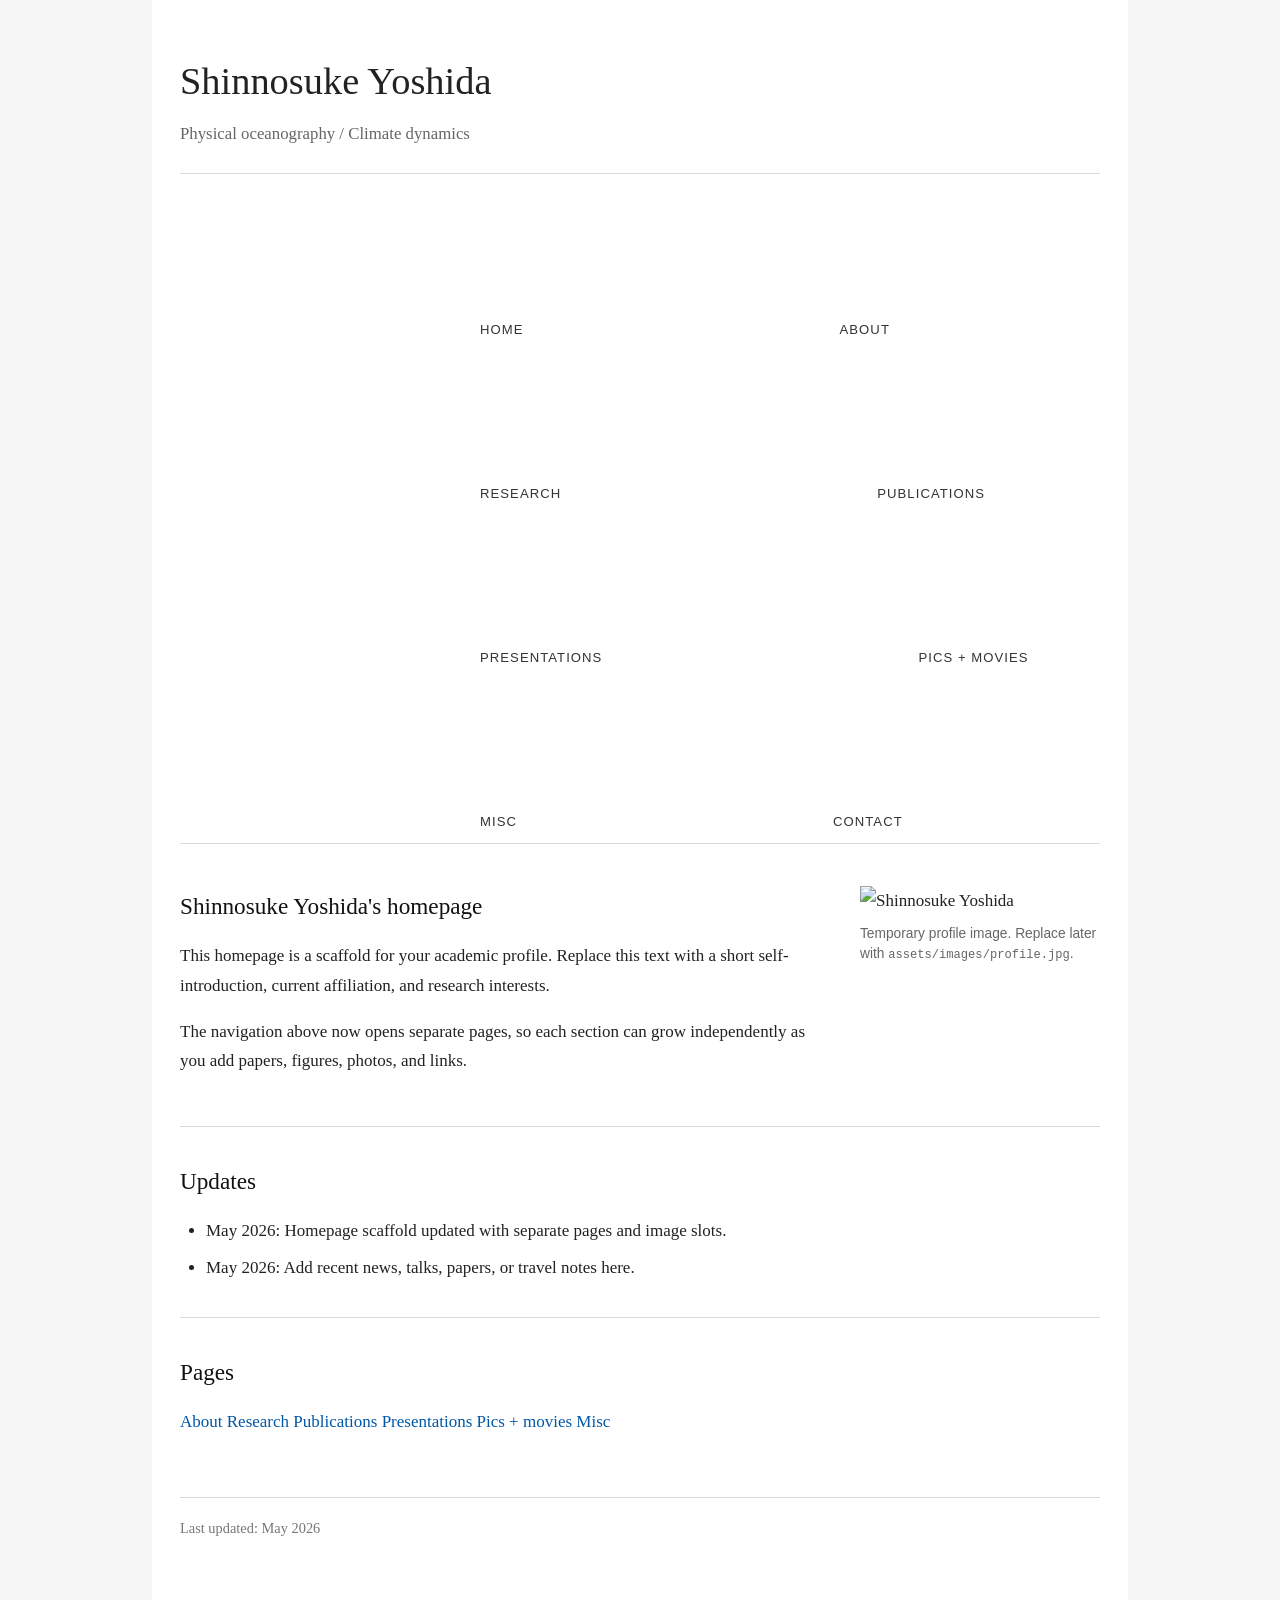
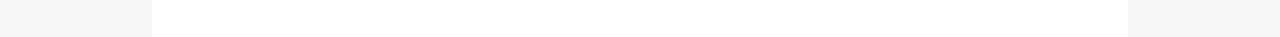
==== commit 72db8559: "Split homepage into separate pages with icons" ====
--- a/index.html
+++ b/index.html
@@ -16,170 +16,59 @@
       </div>
 
       <nav class="nav" aria-label="Main navigation">
-        <a href="#home">HOME</a>
-        <a href="#about">ABOUT</a>
-        <a href="#research">RESEARCH</a>
-        <a href="#publications">PUBLICATIONS</a>
-        <a href="#presentations">PRESENTATIONS</a>
-        <a href="#gallery">PICS + MOVIES</a>
-        <a href="#misc">MISC</a>
-        <a href="#contact">CONTACT</a>
+        <a class="active" href="index.html"><svg class="nav-icon" aria-hidden="true"><use href="assets/icons.svg#home"></use></svg><span>HOME</span></a>
+        <a href="about.html"><svg class="nav-icon" aria-hidden="true"><use href="assets/icons.svg#user"></use></svg><span>ABOUT</span></a>
+        <a href="research.html"><svg class="nav-icon" aria-hidden="true"><use href="assets/icons.svg#research"></use></svg><span>RESEARCH</span></a>
+        <a href="publications.html"><svg class="nav-icon" aria-hidden="true"><use href="assets/icons.svg#file"></use></svg><span>PUBLICATIONS</span></a>
+        <a href="presentations.html"><svg class="nav-icon" aria-hidden="true"><use href="assets/icons.svg#screen"></use></svg><span>PRESENTATIONS</span></a>
+        <a href="gallery.html"><svg class="nav-icon" aria-hidden="true"><use href="assets/icons.svg#image"></use></svg><span>PICS + MOVIES</span></a>
+        <a href="misc.html"><svg class="nav-icon" aria-hidden="true"><use href="assets/icons.svg#grid"></use></svg><span>MISC</span></a>
+        <a href="contact.html"><svg class="nav-icon" aria-hidden="true"><use href="assets/icons.svg#mail"></use></svg><span>CONTACT</span></a>
       </nav>
     </header>
 
-    <main id="home">
-      <section class="intro" id="about">
+    <main>
+      <section class="intro">
         <div>
           <h2>Shinnosuke Yoshida's homepage</h2>
           <p>
-            This is a short introductory paragraph. Replace this text with your current
-            affiliation, research field, and the broad questions you are interested in.
+            This homepage is a scaffold for your academic profile. Replace this text
+            with a short self-introduction, current affiliation, and research interests.
           </p>
           <p>
-            Add one or two more sentences about your research style, methods, models,
-            fieldwork, datasets, or collaborations.
+            The navigation above now opens separate pages, so each section can grow
+            independently as you add papers, figures, photos, and links.
           </p>
         </div>
 
         <figure class="profile-slot">
-          <div class="image-placeholder">Profile photo</div>
-          <figcaption>Replace with <code>assets/images/profile.jpg</code></figcaption>
+          <img class="profile-photo" src="https://avatars.githubusercontent.com/u/282833611?v=4" alt="Shinnosuke Yoshida">
+          <figcaption>Temporary profile image. Replace later with <code>assets/images/profile.jpg</code>.</figcaption>
         </figure>
       </section>
 
       <hr>
 
-      <section class="notice-list" aria-labelledby="updates-title">
+      <section aria-labelledby="updates-title">
         <h2 id="updates-title">Updates</h2>
         <ul>
-          <li>May 2026: Add a short note about recent work, travel, or presentations.</li>
-          <li>May 2026: Add another news item, link, or announcement here.</li>
+          <li>May 2026: Homepage scaffold updated with separate pages and image slots.</li>
+          <li>May 2026: Add recent news, talks, papers, or travel notes here.</li>
         </ul>
       </section>
 
       <hr>
 
-      <section id="research">
-        <h2>Research interests</h2>
-        <p>
-          Use this section to summarize your main research themes. The list below is only
-          a scaffold; edit, remove, or add items as your homepage grows.
-        </p>
-
-        <ul class="compact-list">
-          <li>Southern Ocean circulation</li>
-          <li>Antarctic Circumpolar Current</li>
-          <li>Antarctic Bottom Water formation and feedback</li>
-          <li>Meridional overturning circulation</li>
-          <li>Mesoscale eddy energetics</li>
-          <li>Ocean modeling with MITgcm</li>
-        </ul>
-      </section>
-
-      <section class="project-list" aria-labelledby="projects-title">
-        <h2 id="projects-title">Current projects</h2>
-
-        <article class="project-item">
-          <div>
-            <h3>Project title one</h3>
-            <p>
-              Replace this paragraph with a short description of the project, the main
-              question, and the method or model you use.
-            </p>
-          </div>
-          <figure class="media-slot">
-            <div class="image-placeholder">Figure</div>
-            <figcaption>Optional image: <code>assets/images/project-1.jpg</code></figcaption>
-          </figure>
-        </article>
-
-        <article class="project-item">
-          <div>
-            <h3>Project title two</h3>
-            <p>
-              Add another current or past project. You can also use this block for a thesis,
-              manuscript, numerical experiment, or collaboration.
-            </p>
-          </div>
-          <figure class="media-slot">
-            <div class="image-placeholder">Movie / plot</div>
-            <figcaption>Optional media: <code>assets/images/project-2.jpg</code></figcaption>
-          </figure>
-        </article>
-      </section>
-
-      <hr>
-
-      <section id="publications">
-        <h2>Publications</h2>
-        <p>
-          Add papers, preprints, manuscripts, or thesis information here. A simple list is
-          easiest to maintain.
-        </p>
-        <ul>
-          <li>Author list. Paper title. Journal or status, year.</li>
-          <li>Author list. Paper title. Journal or status, year.</li>
-        </ul>
-      </section>
-
-      <hr>
-
-      <section id="presentations">
-        <h2>Presentations</h2>
-        <ul>
-          <li>Presenter. Presentation title. Meeting or seminar, location, year.</li>
-          <li>Presenter. Presentation title. Meeting or seminar, location, year.</li>
-        </ul>
-      </section>
-
-      <hr>
-
-      <section id="gallery">
-        <h2>Pics + movies</h2>
-        <p>
-          Use this area for model snapshots, animations, field photos, posters, or figures.
-          Replace the placeholder boxes with images or video links later.
-        </p>
-
-        <div class="gallery-grid">
-          <figure class="gallery-item">
-            <div class="image-placeholder">Image 1</div>
-            <figcaption>Caption for figure, animation, or field photo.</figcaption>
-          </figure>
-          <figure class="gallery-item">
-            <div class="image-placeholder">Image 2</div>
-            <figcaption>Caption for figure, animation, or field photo.</figcaption>
-          </figure>
-          <figure class="gallery-item">
-            <div class="image-placeholder">Image 3</div>
-            <figcaption>Caption for figure, animation, or field photo.</figcaption>
-          </figure>
+      <section aria-labelledby="quick-links-title">
+        <h2 id="quick-links-title">Pages</h2>
+        <div class="link-grid">
+          <a href="about.html">About</a>
+          <a href="research.html">Research</a>
+          <a href="publications.html">Publications</a>
+          <a href="presentations.html">Presentations</a>
+          <a href="gallery.html">Pics + movies</a>
+          <a href="misc.html">Misc</a>
         </div>
-      </section>
-
-      <hr>
-
-      <section id="misc">
-        <h2>Misc</h2>
-        <ul>
-          <li><a href="https://github.com/Shinnosuke-Yoshida">GitHub</a></li>
-          <li><a href="#">Google Scholar</a></li>
-          <li><a href="#">ORCID</a></li>
-          <li><a href="#">CV</a></li>
-        </ul>
-      </section>
-
-      <hr>
-
-      <section id="contact">
-        <h2>Contact</h2>
-        <p>
-          Graduate School of Environmental Science<br>
-          Hokkaido University
-        </p>
-        <p>
-          Email: <a href="mailto:your.email@example.com">your.email@example.com</a>
-        </p>
       </section>
     </main>
 
--- a/style.css
+++ b/style.css
@@ -1,35 +1,42 @@
+:root {
+  --text: #222;
+  --muted: #666;
+  --line: #d9d9d9;
+  --link: #0057a8;
+  --paper: #fff;
+  --background: #f7f7f7;
+}
+
 body {
   margin: 0;
-  padding: 0;
-  background: #f7f7f7;
-  color: #222;
+  background: var(--background);
+  color: var(--text);
   font-family: Georgia, "Times New Roman", serif;
   font-size: 17px;
   line-height: 1.75;
 }
 
 .page {
-  max-width: 900px;
+  max-width: 920px;
+  min-height: 100vh;
   margin: 0 auto;
   padding: 48px 28px 80px;
-  background: #ffffff;
-  min-height: 100vh;
-}
-
-.header {
+  background: var(--paper);
+}
+
+.site-header {
   margin-bottom: 42px;
 }
 
-.header h1 {
+.identity h1 {
   margin: 0;
   font-size: 2.4rem;
   font-weight: normal;
-  letter-spacing: 0.01em;
 }
 
 .subtitle {
   margin: 4px 0 24px;
-  color: #666;
+  color: var(--muted);
   font-size: 1.05rem;
 }
 
@@ -37,22 +44,25 @@
   display: flex;
   flex-wrap: wrap;
   gap: 6px 16px;
-  padding-top: 10px;
-  border-top: 1px solid #ddd;
-  border-bottom: 1px solid #ddd;
-  padding-bottom: 10px;
+  padding: 10px 0;
+  border-top: 1px solid var(--line);
+  border-bottom: 1px solid var(--line);
   font-family: Arial, Helvetica, sans-serif;
   font-size: 0.82rem;
   letter-spacing: 0.08em;
 }
 
+.nav a,
+a {
+  color: var(--link);
+  text-decoration: none;
+}
+
 .nav a {
   color: #333;
-  text-decoration: none;
-}
-
-.nav a:hover {
-  color: #0057a8;
+}
+
+a:hover {
   text-decoration: underline;
 }
 
@@ -66,15 +76,14 @@
 
 h2 {
   margin: 0 0 14px;
+  color: #111;
   font-size: 1.45rem;
   font-weight: normal;
-  color: #111;
 }
 
 h3 {
-  margin: 24px 0 8px;
+  margin: 0 0 8px;
   font-size: 1.12rem;
-  font-weight: bold;
 }
 
 p {
@@ -90,35 +99,107 @@
   margin-bottom: 8px;
 }
 
-a {
-  color: #0057a8;
-  text-decoration: none;
-}
-
-a:hover {
-  text-decoration: underline;
-}
-
 hr {
-  border: none;
-  border-top: 1px solid #ddd;
   margin: 34px 0;
-}
-
-footer {
+  border: 0;
+  border-top: 1px solid var(--line);
+}
+
+figure {
+  margin: 0;
+}
+
+figcaption {
+  margin-top: 8px;
+  color: var(--muted);
+  font-family: Arial, Helvetica, sans-serif;
+  font-size: 0.86rem;
+  line-height: 1.45;
+}
+
+code {
+  font-family: Consolas, "Courier New", monospace;
+  font-size: 0.88em;
+}
+
+.intro,
+.project-item {
+  display: grid;
+  grid-template-columns: minmax(0, 1fr) 240px;
+  gap: 32px;
+  align-items: start;
+}
+
+.project-list {
+  display: grid;
+  gap: 28px;
+}
+
+.compact-list {
+  columns: 2;
+  column-gap: 48px;
+}
+
+.profile-slot,
+.media-slot,
+.gallery-item {
+  width: 100%;
+}
+
+.image-placeholder {
+  display: grid;
+  min-height: 160px;
+  place-items: center;
+  border: 1px dashed #b9b9b9;
+  background:
+    linear-gradient(135deg, rgba(0, 87, 168, 0.05), rgba(0, 0, 0, 0)),
+    #fbfbfb;
+  color: #777;
+  font-family: Arial, Helvetica, sans-serif;
+  font-size: 0.9rem;
+  text-align: center;
+}
+
+.profile-slot .image-placeholder {
+  min-height: 260px;
+}
+
+.gallery-grid {
+  display: grid;
+  grid-template-columns: repeat(3, minmax(0, 1fr));
+  gap: 22px;
+}
+
+.site-footer {
   margin-top: 60px;
   padding-top: 18px;
-  border-top: 1px solid #ddd;
+  border-top: 1px solid var(--line);
   color: #777;
   font-size: 0.9rem;
 }
 
+@media (max-width: 760px) {
+  .intro,
+  .project-item,
+  .gallery-grid {
+    grid-template-columns: 1fr;
+  }
+
+  .compact-list {
+    columns: 1;
+  }
+}
+
 @media (max-width: 640px) {
+  body {
+    font-size: 16px;
+  }
+
   .page {
     padding: 32px 20px 60px;
   }
 
-  .header h1 {
+  .identity h1 {
     font-size: 2rem;
   }
 
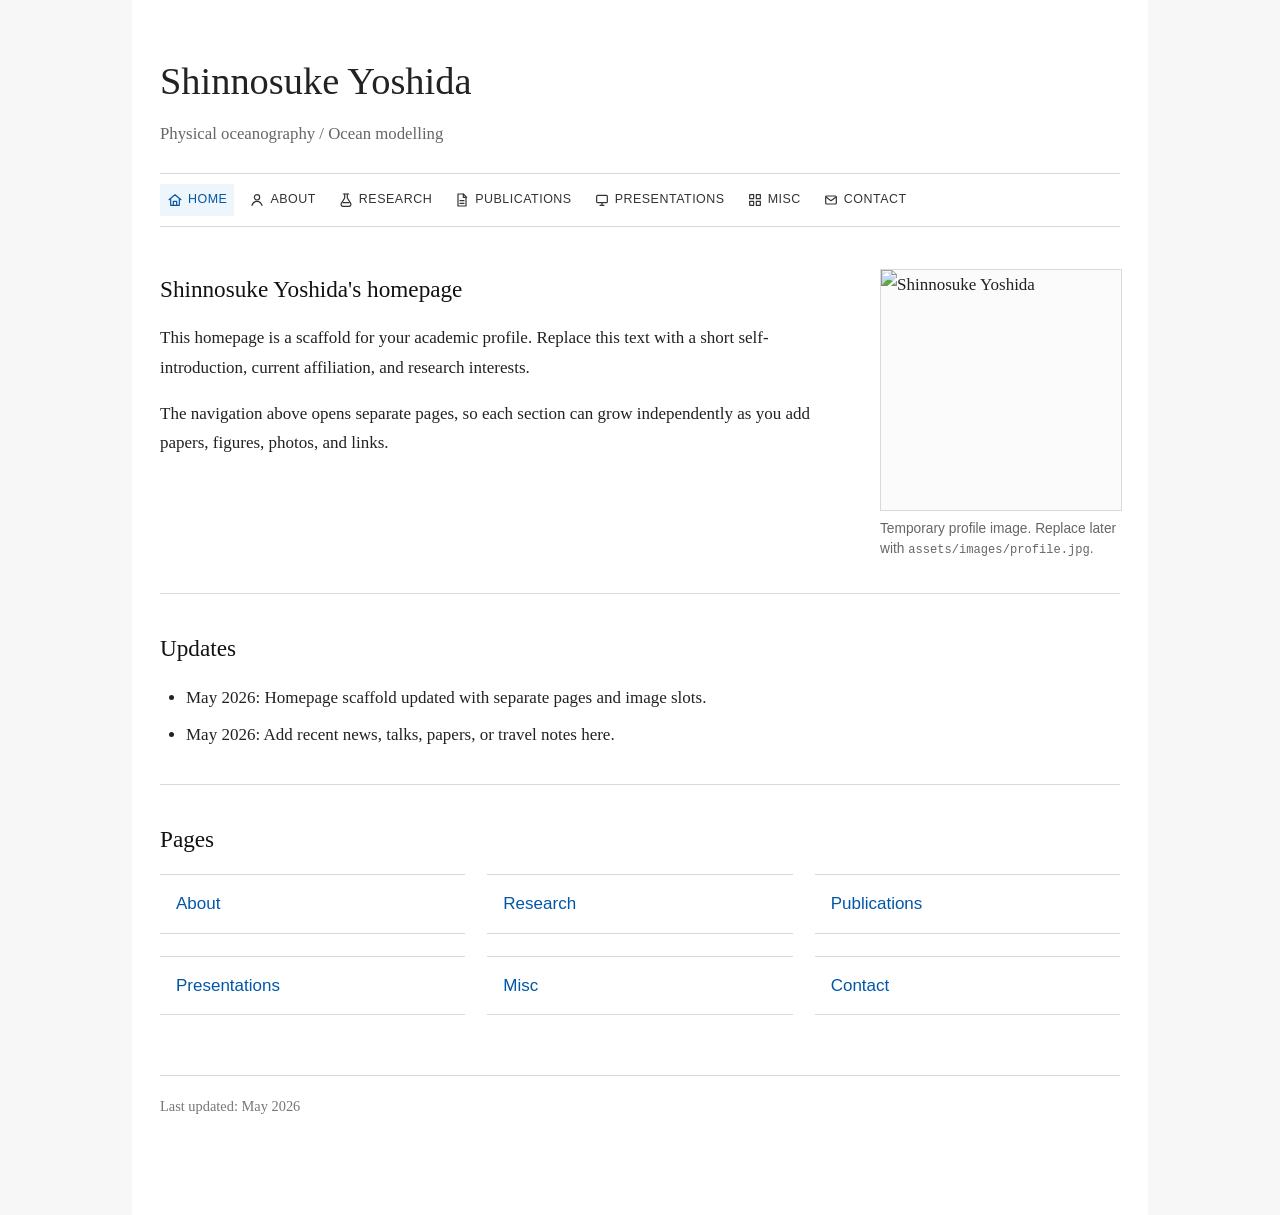
==== commit 29bbe2ad: "Update subtitle and remove gallery navigation" ====
--- a/index.html
+++ b/index.html
@@ -12,43 +12,31 @@
     <header class="site-header">
       <div class="identity">
         <h1>Shinnosuke Yoshida</h1>
-        <p class="subtitle">Physical oceanography / Climate dynamics</p>
+        <p class="subtitle">Physical oceanography / Ocean modelling</p>
       </div>
-
       <nav class="nav" aria-label="Main navigation">
         <a class="active" href="index.html"><svg class="nav-icon" aria-hidden="true"><use href="assets/icons.svg#home"></use></svg><span>HOME</span></a>
         <a href="about.html"><svg class="nav-icon" aria-hidden="true"><use href="assets/icons.svg#user"></use></svg><span>ABOUT</span></a>
         <a href="research.html"><svg class="nav-icon" aria-hidden="true"><use href="assets/icons.svg#research"></use></svg><span>RESEARCH</span></a>
         <a href="publications.html"><svg class="nav-icon" aria-hidden="true"><use href="assets/icons.svg#file"></use></svg><span>PUBLICATIONS</span></a>
         <a href="presentations.html"><svg class="nav-icon" aria-hidden="true"><use href="assets/icons.svg#screen"></use></svg><span>PRESENTATIONS</span></a>
-        <a href="gallery.html"><svg class="nav-icon" aria-hidden="true"><use href="assets/icons.svg#image"></use></svg><span>PICS + MOVIES</span></a>
         <a href="misc.html"><svg class="nav-icon" aria-hidden="true"><use href="assets/icons.svg#grid"></use></svg><span>MISC</span></a>
         <a href="contact.html"><svg class="nav-icon" aria-hidden="true"><use href="assets/icons.svg#mail"></use></svg><span>CONTACT</span></a>
       </nav>
     </header>
-
     <main>
       <section class="intro">
         <div>
           <h2>Shinnosuke Yoshida's homepage</h2>
-          <p>
-            This homepage is a scaffold for your academic profile. Replace this text
-            with a short self-introduction, current affiliation, and research interests.
-          </p>
-          <p>
-            The navigation above now opens separate pages, so each section can grow
-            independently as you add papers, figures, photos, and links.
-          </p>
+          <p>This homepage is a scaffold for your academic profile. Replace this text with a short self-introduction, current affiliation, and research interests.</p>
+          <p>The navigation above opens separate pages, so each section can grow independently as you add papers, figures, photos, and links.</p>
         </div>
-
         <figure class="profile-slot">
           <img class="profile-photo" src="https://avatars.githubusercontent.com/u/282833611?v=4" alt="Shinnosuke Yoshida">
           <figcaption>Temporary profile image. Replace later with <code>assets/images/profile.jpg</code>.</figcaption>
         </figure>
       </section>
-
       <hr>
-
       <section aria-labelledby="updates-title">
         <h2 id="updates-title">Updates</h2>
         <ul>
@@ -56,9 +44,7 @@
           <li>May 2026: Add recent news, talks, papers, or travel notes here.</li>
         </ul>
       </section>
-
       <hr>
-
       <section aria-labelledby="quick-links-title">
         <h2 id="quick-links-title">Pages</h2>
         <div class="link-grid">
@@ -66,15 +52,12 @@
           <a href="research.html">Research</a>
           <a href="publications.html">Publications</a>
           <a href="presentations.html">Presentations</a>
-          <a href="gallery.html">Pics + movies</a>
           <a href="misc.html">Misc</a>
+          <a href="contact.html">Contact</a>
         </div>
       </section>
     </main>
-
-    <footer class="site-footer">
-      <p>Last updated: May 2026</p>
-    </footer>
+    <footer class="site-footer"><p>Last updated: May 2026</p></footer>
   </div>
 </body>
 </html>
--- a/style.css
+++ b/style.css
@@ -5,6 +5,7 @@
   --link: #0057a8;
   --paper: #fff;
   --background: #f7f7f7;
+  --nav-hover: #eef5fb;
 }
 
 body {
@@ -17,7 +18,7 @@
 }
 
 .page {
-  max-width: 920px;
+  max-width: 960px;
   min-height: 100vh;
   margin: 0 auto;
   padding: 48px 28px 80px;
@@ -43,23 +44,46 @@
 .nav {
   display: flex;
   flex-wrap: wrap;
-  gap: 6px 16px;
+  gap: 6px 8px;
   padding: 10px 0;
   border-top: 1px solid var(--line);
   border-bottom: 1px solid var(--line);
   font-family: Arial, Helvetica, sans-serif;
-  font-size: 0.82rem;
-  letter-spacing: 0.08em;
-}
-
-.nav a,
+  font-size: 0.78rem;
+  letter-spacing: 0.04em;
+}
+
+.nav a {
+  display: inline-flex;
+  align-items: center;
+  gap: 5px;
+  min-height: 28px;
+  padding: 2px 7px;
+  color: #333;
+  text-decoration: none;
+}
+
+.nav a:hover,
+.nav a.active {
+  background: var(--nav-hover);
+  color: var(--link);
+  text-decoration: none;
+}
+
+.nav-icon {
+  width: 16px;
+  height: 16px;
+  flex: 0 0 auto;
+  fill: none;
+  stroke: currentColor;
+  stroke-linecap: round;
+  stroke-linejoin: round;
+  stroke-width: 1.8;
+}
+
 a {
   color: var(--link);
   text-decoration: none;
-}
-
-.nav a {
-  color: #333;
 }
 
 a:hover {
@@ -130,6 +154,10 @@
   align-items: start;
 }
 
+.page-lead {
+  max-width: 720px;
+}
+
 .project-list {
   display: grid;
   gap: 28px;
@@ -144,6 +172,15 @@
 .media-slot,
 .gallery-item {
   width: 100%;
+}
+
+.profile-photo {
+  display: block;
+  width: 100%;
+  aspect-ratio: 1;
+  object-fit: cover;
+  border: 1px solid var(--line);
+  background: #fbfbfb;
 }
 
 .image-placeholder {
@@ -160,14 +197,24 @@
   text-align: center;
 }
 
-.profile-slot .image-placeholder {
-  min-height: 260px;
-}
-
-.gallery-grid {
+.gallery-grid,
+.link-grid {
   display: grid;
   grid-template-columns: repeat(3, minmax(0, 1fr));
   gap: 22px;
+}
+
+.link-grid a {
+  display: block;
+  padding: 14px 16px;
+  border-top: 1px solid var(--line);
+  border-bottom: 1px solid var(--line);
+  font-family: Arial, Helvetica, sans-serif;
+}
+
+.link-grid a:hover {
+  background: var(--nav-hover);
+  text-decoration: none;
 }
 
 .site-footer {
@@ -178,15 +225,20 @@
   font-size: 0.9rem;
 }
 
-@media (max-width: 760px) {
+@media (max-width: 820px) {
   .intro,
   .project-item,
-  .gallery-grid {
+  .gallery-grid,
+  .link-grid {
     grid-template-columns: 1fr;
   }
 
   .compact-list {
     columns: 1;
+  }
+
+  .profile-photo {
+    max-width: 260px;
   }
 }
 
@@ -204,6 +256,7 @@
   }
 
   .nav {
-    gap: 8px 12px;
-  }
-}
+    gap: 6px;
+    font-size: 0.76rem;
+  }
+}
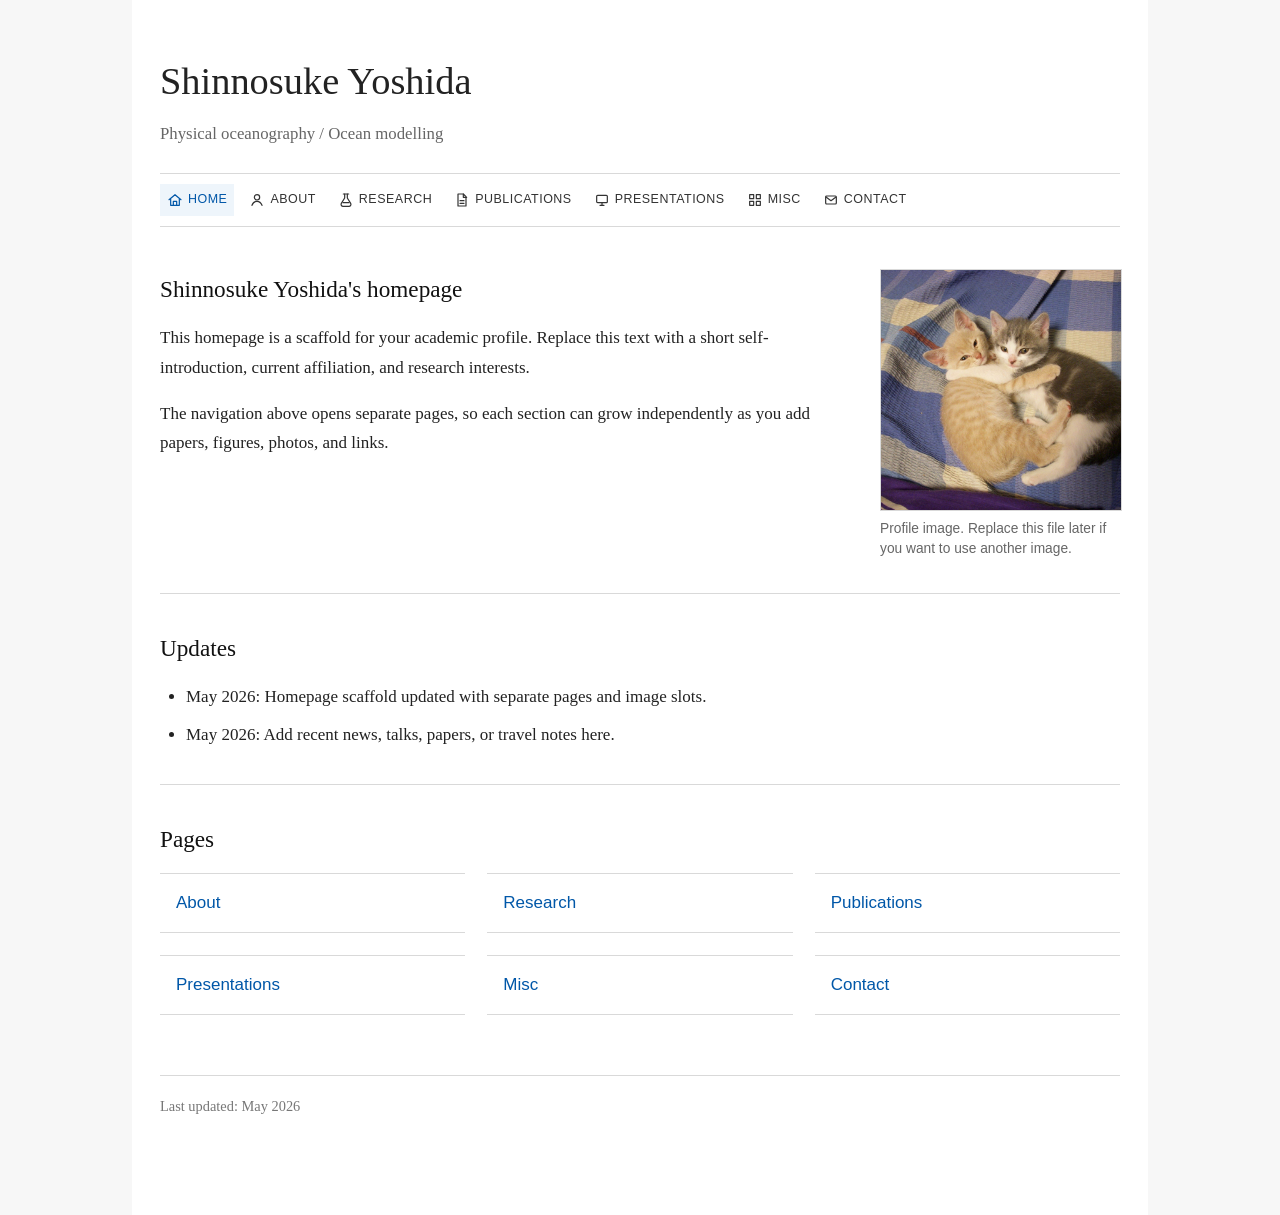
==== commit 07b3cadf: "Use uploaded profile image on home page" ====
--- a/index.html
+++ b/index.html
@@ -32,8 +32,8 @@
           <p>The navigation above opens separate pages, so each section can grow independently as you add papers, figures, photos, and links.</p>
         </div>
         <figure class="profile-slot">
-          <img class="profile-photo" src="https://avatars.githubusercontent.com/u/282833611?v=4" alt="Shinnosuke Yoshida">
-          <figcaption>Temporary profile image. Replace later with <code>assets/images/profile.jpg</code>.</figcaption>
+          <img class="profile-photo" src="assets/images/猫.JPG" alt="Profile image">
+          <figcaption>Profile image. Replace this file later if you want to use another image.</figcaption>
         </figure>
       </section>
       <hr>
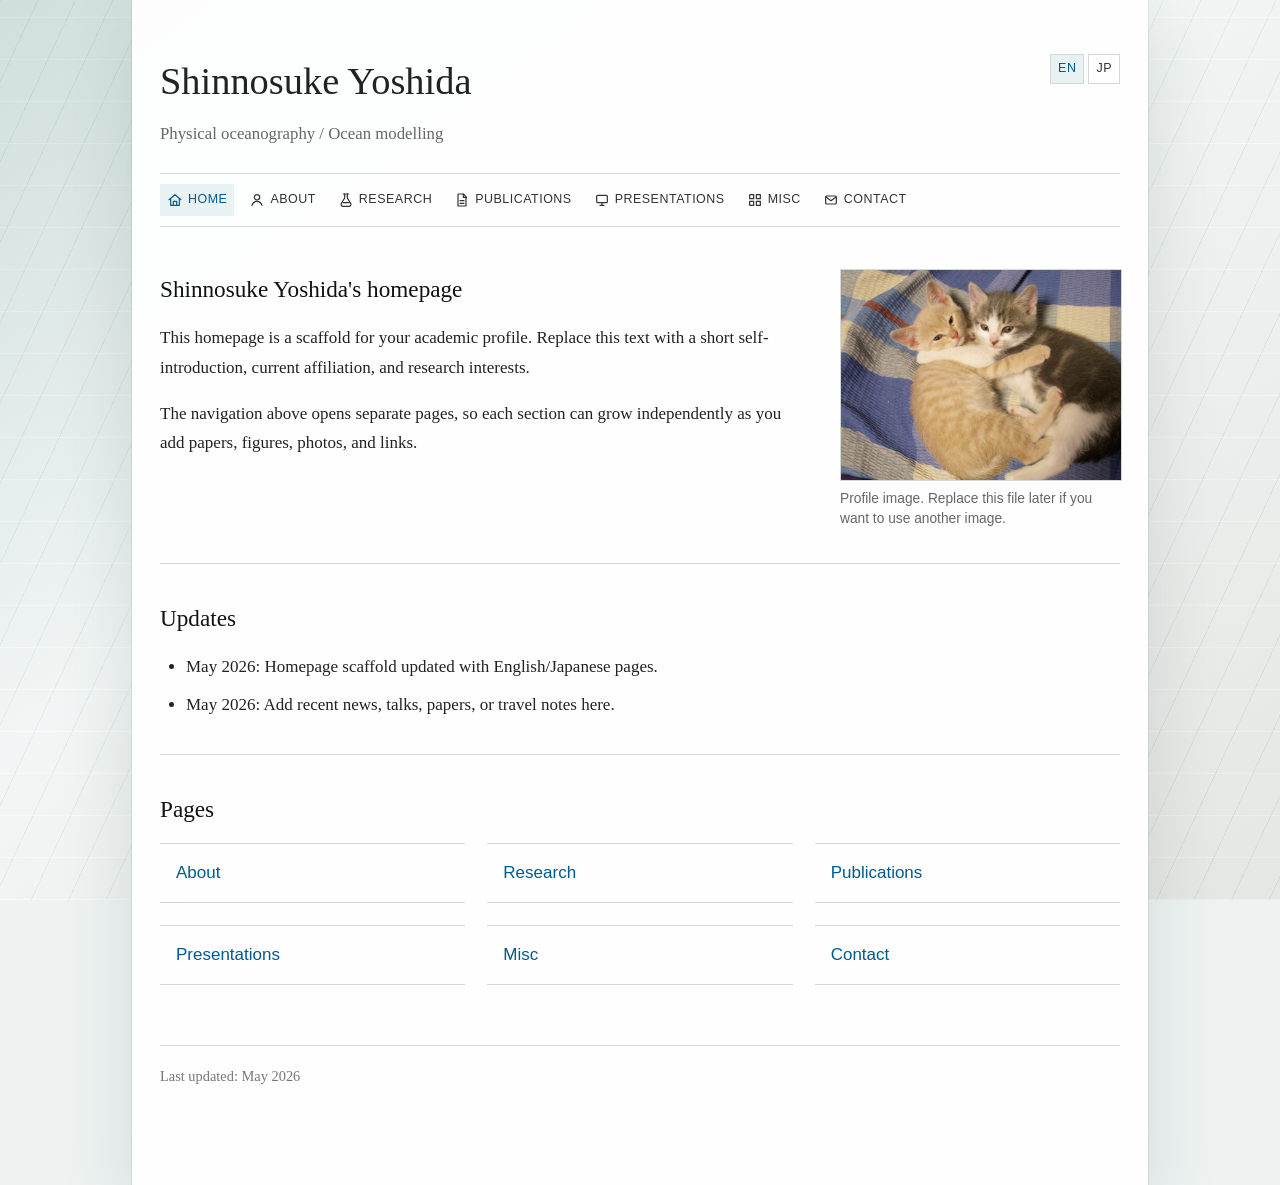
==== commit cfd1c667: "Add language switch to English home page" ====
--- a/index.html
+++ b/index.html
@@ -5,23 +5,26 @@
   <meta name="viewport" content="width=device-width, initial-scale=1.0">
   <meta name="description" content="Academic homepage of Shinnosuke Yoshida">
   <title>Shinnosuke Yoshida</title>
-  <link rel="stylesheet" href="style.css">
+  <link rel="stylesheet" href="/style.css">
 </head>
 <body>
   <div class="page">
     <header class="site-header">
-      <div class="identity">
-        <h1>Shinnosuke Yoshida</h1>
-        <p class="subtitle">Physical oceanography / Ocean modelling</p>
+      <div class="header-top">
+        <div class="identity">
+          <h1>Shinnosuke Yoshida</h1>
+          <p class="subtitle">Physical oceanography / Ocean modelling</p>
+        </div>
+        <div class="language-switch" aria-label="Language switch"><span class="active">EN</span><a href="/ja/">JP</a></div>
       </div>
       <nav class="nav" aria-label="Main navigation">
-        <a class="active" href="index.html"><svg class="nav-icon" aria-hidden="true"><use href="assets/icons.svg#home"></use></svg><span>HOME</span></a>
-        <a href="about.html"><svg class="nav-icon" aria-hidden="true"><use href="assets/icons.svg#user"></use></svg><span>ABOUT</span></a>
-        <a href="research.html"><svg class="nav-icon" aria-hidden="true"><use href="assets/icons.svg#research"></use></svg><span>RESEARCH</span></a>
-        <a href="publications.html"><svg class="nav-icon" aria-hidden="true"><use href="assets/icons.svg#file"></use></svg><span>PUBLICATIONS</span></a>
-        <a href="presentations.html"><svg class="nav-icon" aria-hidden="true"><use href="assets/icons.svg#screen"></use></svg><span>PRESENTATIONS</span></a>
-        <a href="misc.html"><svg class="nav-icon" aria-hidden="true"><use href="assets/icons.svg#grid"></use></svg><span>MISC</span></a>
-        <a href="contact.html"><svg class="nav-icon" aria-hidden="true"><use href="assets/icons.svg#mail"></use></svg><span>CONTACT</span></a>
+        <a class="active" href="/"><svg class="nav-icon" aria-hidden="true"><use href="/assets/icons.svg#home"></use></svg><span>HOME</span></a>
+        <a href="/about.html"><svg class="nav-icon" aria-hidden="true"><use href="/assets/icons.svg#user"></use></svg><span>ABOUT</span></a>
+        <a href="/research.html"><svg class="nav-icon" aria-hidden="true"><use href="/assets/icons.svg#research"></use></svg><span>RESEARCH</span></a>
+        <a href="/publications.html"><svg class="nav-icon" aria-hidden="true"><use href="/assets/icons.svg#file"></use></svg><span>PUBLICATIONS</span></a>
+        <a href="/presentations.html"><svg class="nav-icon" aria-hidden="true"><use href="/assets/icons.svg#screen"></use></svg><span>PRESENTATIONS</span></a>
+        <a href="/misc.html"><svg class="nav-icon" aria-hidden="true"><use href="/assets/icons.svg#grid"></use></svg><span>MISC</span></a>
+        <a href="/contact.html"><svg class="nav-icon" aria-hidden="true"><use href="/assets/icons.svg#mail"></use></svg><span>CONTACT</span></a>
       </nav>
     </header>
     <main>
@@ -32,7 +35,7 @@
           <p>The navigation above opens separate pages, so each section can grow independently as you add papers, figures, photos, and links.</p>
         </div>
         <figure class="profile-slot">
-          <img class="profile-photo" src="assets/images/猫.JPG" alt="Profile image">
+          <img class="profile-photo" src="/assets/images/猫.JPG" alt="Profile image">
           <figcaption>Profile image. Replace this file later if you want to use another image.</figcaption>
         </figure>
       </section>
@@ -40,7 +43,7 @@
       <section aria-labelledby="updates-title">
         <h2 id="updates-title">Updates</h2>
         <ul>
-          <li>May 2026: Homepage scaffold updated with separate pages and image slots.</li>
+          <li>May 2026: Homepage scaffold updated with English/Japanese pages.</li>
           <li>May 2026: Add recent news, talks, papers, or travel notes here.</li>
         </ul>
       </section>
@@ -48,12 +51,12 @@
       <section aria-labelledby="quick-links-title">
         <h2 id="quick-links-title">Pages</h2>
         <div class="link-grid">
-          <a href="about.html">About</a>
-          <a href="research.html">Research</a>
-          <a href="publications.html">Publications</a>
-          <a href="presentations.html">Presentations</a>
-          <a href="misc.html">Misc</a>
-          <a href="contact.html">Contact</a>
+          <a href="/about.html">About</a>
+          <a href="/research.html">Research</a>
+          <a href="/publications.html">Publications</a>
+          <a href="/presentations.html">Presentations</a>
+          <a href="/misc.html">Misc</a>
+          <a href="/contact.html">Contact</a>
         </div>
       </section>
     </main>
--- a/style.css
+++ b/style.css
@@ -1,16 +1,22 @@
 :root {
   --text: #222;
   --muted: #666;
-  --line: #d9d9d9;
-  --link: #0057a8;
-  --paper: #fff;
-  --background: #f7f7f7;
-  --nav-hover: #eef5fb;
+  --line: #d2d8d8;
+  --link: #005a8f;
+  --paper: rgba(255, 255, 255, 0.95);
+  --background: #eef3f2;
+  --nav-hover: #e8f2f3;
+  --accent: #2d6f73;
 }
 
 body {
   margin: 0;
-  background: var(--background);
+  background-color: var(--background);
+  background-image:
+    linear-gradient(145deg, rgba(46, 111, 115, 0.16), rgba(255, 255, 255, 0.2) 42%, rgba(116, 86, 55, 0.08)),
+    repeating-linear-gradient(115deg, rgba(45, 111, 115, 0.09) 0 1px, transparent 1px 34px),
+    repeating-linear-gradient(0deg, rgba(255, 255, 255, 0.5) 0 1px, transparent 1px 42px);
+  background-attachment: fixed;
   color: var(--text);
   font-family: Georgia, "Times New Roman", serif;
   font-size: 17px;
@@ -23,10 +29,18 @@
   margin: 0 auto;
   padding: 48px 28px 80px;
   background: var(--paper);
+  box-shadow: 0 0 0 1px rgba(32, 64, 66, 0.08), 0 24px 70px rgba(32, 64, 66, 0.14);
 }
 
 .site-header {
   margin-bottom: 42px;
+}
+
+.header-top {
+  display: flex;
+  align-items: start;
+  justify-content: space-between;
+  gap: 20px;
 }
 
 .identity h1 {
@@ -39,6 +53,31 @@
   margin: 4px 0 24px;
   color: var(--muted);
   font-size: 1.05rem;
+}
+
+.language-switch {
+  display: inline-flex;
+  gap: 4px;
+  padding-top: 6px;
+  font-family: Arial, Helvetica, sans-serif;
+  font-size: 0.78rem;
+  letter-spacing: 0.04em;
+  white-space: nowrap;
+}
+
+.language-switch a,
+.language-switch span {
+  padding: 3px 7px;
+  border: 1px solid var(--line);
+  color: #333;
+  text-decoration: none;
+  background: rgba(255, 255, 255, 0.75);
+}
+
+.language-switch .active,
+.language-switch a:hover {
+  color: var(--link);
+  background: var(--nav-hover);
 }
 
 .nav {
@@ -149,7 +188,7 @@
 .intro,
 .project-item {
   display: grid;
-  grid-template-columns: minmax(0, 1fr) 240px;
+  grid-template-columns: minmax(0, 1fr) 280px;
   gap: 32px;
   align-items: start;
 }
@@ -177,7 +216,7 @@
 .profile-photo {
   display: block;
   width: 100%;
-  aspect-ratio: 1;
+  aspect-ratio: 4 / 3;
   object-fit: cover;
   border: 1px solid var(--line);
   background: #fbfbfb;
@@ -189,7 +228,7 @@
   place-items: center;
   border: 1px dashed #b9b9b9;
   background:
-    linear-gradient(135deg, rgba(0, 87, 168, 0.05), rgba(0, 0, 0, 0)),
+    linear-gradient(135deg, rgba(0, 90, 143, 0.06), rgba(0, 0, 0, 0)),
     #fbfbfb;
   color: #777;
   font-family: Arial, Helvetica, sans-serif;
@@ -210,6 +249,7 @@
   border-top: 1px solid var(--line);
   border-bottom: 1px solid var(--line);
   font-family: Arial, Helvetica, sans-serif;
+  background: rgba(255, 255, 255, 0.55);
 }
 
 .link-grid a:hover {
@@ -238,7 +278,7 @@
   }
 
   .profile-photo {
-    max-width: 260px;
+    max-width: 320px;
   }
 }
 
@@ -251,6 +291,14 @@
     padding: 32px 20px 60px;
   }
 
+  .header-top {
+    display: block;
+  }
+
+  .language-switch {
+    margin-bottom: 16px;
+  }
+
   .identity h1 {
     font-size: 2rem;
   }
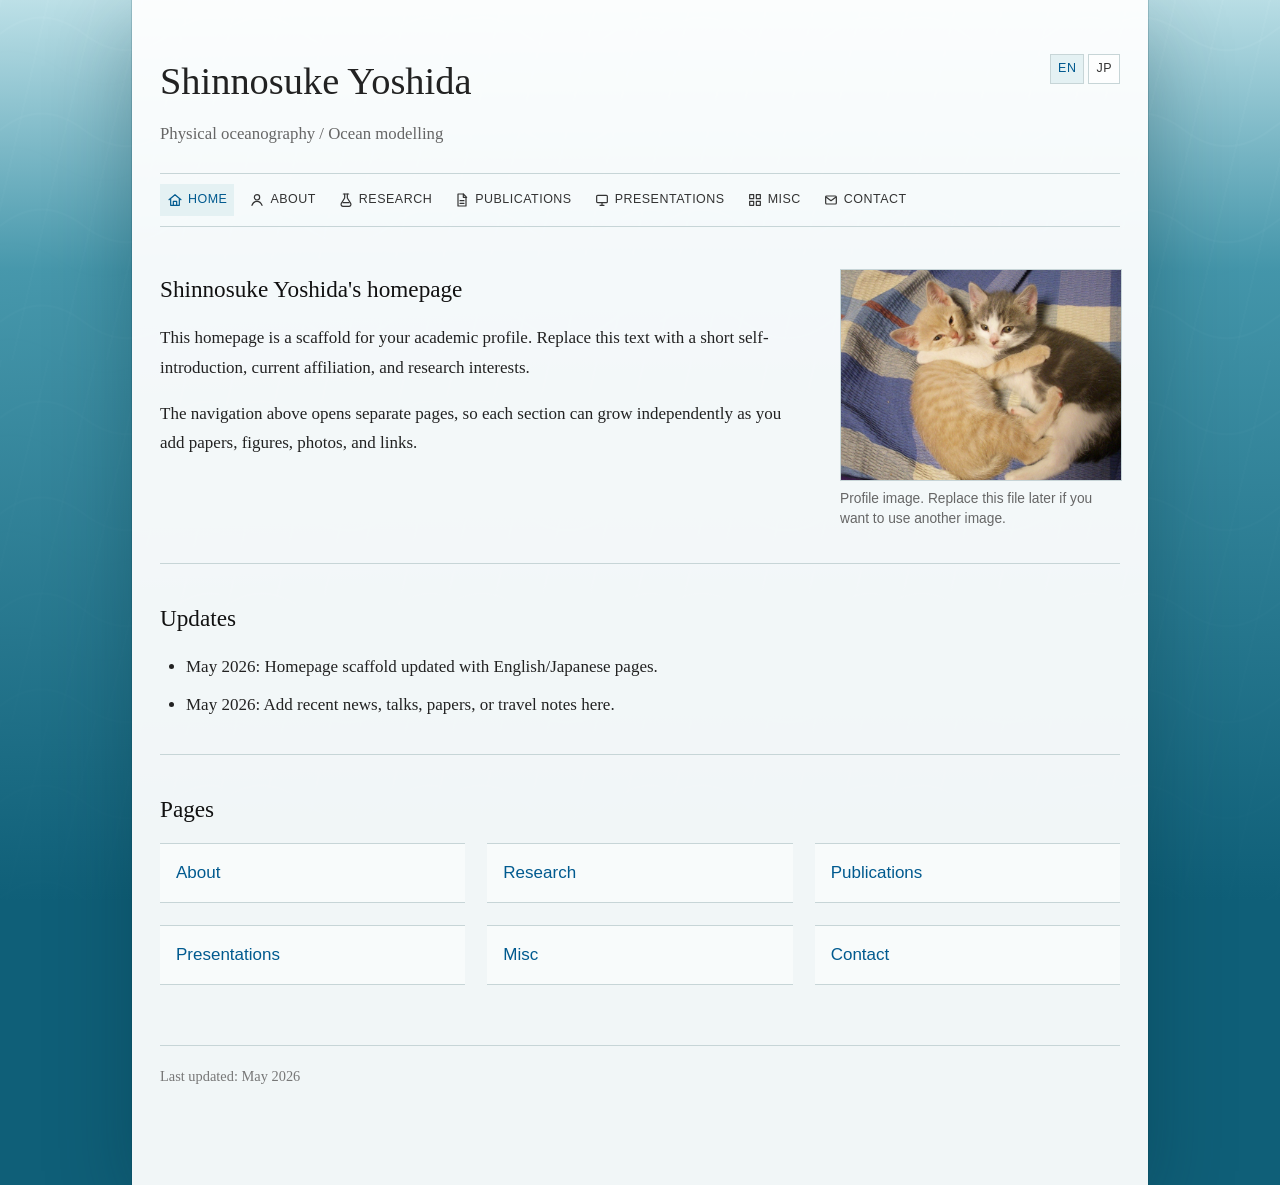
==== commit 2770012f: "Load random backgrounds on home page" ====
--- a/index.html
+++ b/index.html
@@ -6,59 +6,20 @@
   <meta name="description" content="Academic homepage of Shinnosuke Yoshida">
   <title>Shinnosuke Yoshida</title>
   <link rel="stylesheet" href="/style.css">
+  <script src="/assets/backgrounds.js" defer></script>
 </head>
 <body>
   <div class="page">
     <header class="site-header">
-      <div class="header-top">
-        <div class="identity">
-          <h1>Shinnosuke Yoshida</h1>
-          <p class="subtitle">Physical oceanography / Ocean modelling</p>
-        </div>
-        <div class="language-switch" aria-label="Language switch"><span class="active">EN</span><a href="/ja/">JP</a></div>
-      </div>
-      <nav class="nav" aria-label="Main navigation">
-        <a class="active" href="/"><svg class="nav-icon" aria-hidden="true"><use href="/assets/icons.svg#home"></use></svg><span>HOME</span></a>
-        <a href="/about.html"><svg class="nav-icon" aria-hidden="true"><use href="/assets/icons.svg#user"></use></svg><span>ABOUT</span></a>
-        <a href="/research.html"><svg class="nav-icon" aria-hidden="true"><use href="/assets/icons.svg#research"></use></svg><span>RESEARCH</span></a>
-        <a href="/publications.html"><svg class="nav-icon" aria-hidden="true"><use href="/assets/icons.svg#file"></use></svg><span>PUBLICATIONS</span></a>
-        <a href="/presentations.html"><svg class="nav-icon" aria-hidden="true"><use href="/assets/icons.svg#screen"></use></svg><span>PRESENTATIONS</span></a>
-        <a href="/misc.html"><svg class="nav-icon" aria-hidden="true"><use href="/assets/icons.svg#grid"></use></svg><span>MISC</span></a>
-        <a href="/contact.html"><svg class="nav-icon" aria-hidden="true"><use href="/assets/icons.svg#mail"></use></svg><span>CONTACT</span></a>
-      </nav>
+      <div class="header-top"><div class="identity"><h1>Shinnosuke Yoshida</h1><p class="subtitle">Physical oceanography / Ocean modelling</p></div><div class="language-switch" aria-label="Language switch"><span class="active">EN</span><a href="/ja/">JP</a></div></div>
+      <nav class="nav" aria-label="Main navigation"><a class="active" href="/"><svg class="nav-icon" aria-hidden="true"><use href="/assets/icons.svg#home"></use></svg><span>HOME</span></a><a href="/about.html"><svg class="nav-icon" aria-hidden="true"><use href="/assets/icons.svg#user"></use></svg><span>ABOUT</span></a><a href="/research.html"><svg class="nav-icon" aria-hidden="true"><use href="/assets/icons.svg#research"></use></svg><span>RESEARCH</span></a><a href="/publications.html"><svg class="nav-icon" aria-hidden="true"><use href="/assets/icons.svg#file"></use></svg><span>PUBLICATIONS</span></a><a href="/presentations.html"><svg class="nav-icon" aria-hidden="true"><use href="/assets/icons.svg#screen"></use></svg><span>PRESENTATIONS</span></a><a href="/misc.html"><svg class="nav-icon" aria-hidden="true"><use href="/assets/icons.svg#grid"></use></svg><span>MISC</span></a><a href="/contact.html"><svg class="nav-icon" aria-hidden="true"><use href="/assets/icons.svg#mail"></use></svg><span>CONTACT</span></a></nav>
     </header>
     <main>
-      <section class="intro">
-        <div>
-          <h2>Shinnosuke Yoshida's homepage</h2>
-          <p>This homepage is a scaffold for your academic profile. Replace this text with a short self-introduction, current affiliation, and research interests.</p>
-          <p>The navigation above opens separate pages, so each section can grow independently as you add papers, figures, photos, and links.</p>
-        </div>
-        <figure class="profile-slot">
-          <img class="profile-photo" src="/assets/images/猫.JPG" alt="Profile image">
-          <figcaption>Profile image. Replace this file later if you want to use another image.</figcaption>
-        </figure>
-      </section>
+      <section class="intro"><div><h2>Shinnosuke Yoshida's homepage</h2><p>This homepage is a scaffold for your academic profile. Replace this text with a short self-introduction, current affiliation, and research interests.</p><p>The navigation above opens separate pages, so each section can grow independently as you add papers, figures, photos, and links.</p></div><figure class="profile-slot"><img class="profile-photo" src="/assets/images/猫.JPG" alt="Profile image"><figcaption>Profile image. Replace this file later if you want to use another image.</figcaption></figure></section>
       <hr>
-      <section aria-labelledby="updates-title">
-        <h2 id="updates-title">Updates</h2>
-        <ul>
-          <li>May 2026: Homepage scaffold updated with English/Japanese pages.</li>
-          <li>May 2026: Add recent news, talks, papers, or travel notes here.</li>
-        </ul>
-      </section>
+      <section aria-labelledby="updates-title"><h2 id="updates-title">Updates</h2><ul><li>May 2026: Homepage scaffold updated with English/Japanese pages.</li><li>May 2026: Add recent news, talks, papers, or travel notes here.</li></ul></section>
       <hr>
-      <section aria-labelledby="quick-links-title">
-        <h2 id="quick-links-title">Pages</h2>
-        <div class="link-grid">
-          <a href="/about.html">About</a>
-          <a href="/research.html">Research</a>
-          <a href="/publications.html">Publications</a>
-          <a href="/presentations.html">Presentations</a>
-          <a href="/misc.html">Misc</a>
-          <a href="/contact.html">Contact</a>
-        </div>
-      </section>
+      <section aria-labelledby="quick-links-title"><h2 id="quick-links-title">Pages</h2><div class="link-grid"><a href="/about.html">About</a><a href="/research.html">Research</a><a href="/publications.html">Publications</a><a href="/presentations.html">Presentations</a><a href="/misc.html">Misc</a><a href="/contact.html">Contact</a></div></section>
     </main>
     <footer class="site-footer"><p>Last updated: May 2026</p></footer>
   </div>
--- a/style.css
+++ b/style.css
@@ -1,24 +1,33 @@
 :root {
   --text: #222;
   --muted: #666;
-  --line: #d2d8d8;
+  --line: #c7d5d7;
   --link: #005a8f;
-  --paper: rgba(255, 255, 255, 0.95);
-  --background: #eef3f2;
-  --nav-hover: #e8f2f3;
-  --accent: #2d6f73;
+  --paper: rgba(255, 255, 255, 0.94);
+  --background: #0f5f78;
+  --nav-hover: #e4f1f3;
+  --accent: #1f6f7a;
+  --font-body: "Palatino Linotype", Palatino, Georgia, "Times New Roman", serif;
+  --font-ui: Arial, Helvetica, sans-serif;
+}
+
+html:lang(ja) {
+  --font-body: "Yu Mincho", "Hiragino Mincho ProN", "Noto Serif JP", "Times New Roman", serif;
+  --font-ui: "Yu Gothic", "Hiragino Kaku Gothic ProN", "Noto Sans JP", Arial, sans-serif;
 }
 
 body {
   margin: 0;
   background-color: var(--background);
   background-image:
-    linear-gradient(145deg, rgba(46, 111, 115, 0.16), rgba(255, 255, 255, 0.2) 42%, rgba(116, 86, 55, 0.08)),
-    repeating-linear-gradient(115deg, rgba(45, 111, 115, 0.09) 0 1px, transparent 1px 34px),
-    repeating-linear-gradient(0deg, rgba(255, 255, 255, 0.5) 0 1px, transparent 1px 42px);
-  background-attachment: fixed;
+    linear-gradient(180deg, rgba(199, 232, 238, 0.92) 0%, rgba(72, 154, 174, 0.92) 30%, rgba(15, 95, 120, 0.98) 100%),
+    url("data:image/svg+xml,%3Csvg xmlns='http://www.w3.org/2000/svg' width='220' height='96' viewBox='0 0 220 96'%3E%3Cpath d='M0 34 C28 12 55 12 84 34 S141 56 170 34 S221 12 250 34' fill='none' stroke='%23ffffff' stroke-opacity='.20' stroke-width='2'/%3E%3Cpath d='M-36 68 C-5 46 27 46 58 68 S120 90 151 68 S213 46 244 68' fill='none' stroke='%23073f55' stroke-opacity='.15' stroke-width='2'/%3E%3C/svg%3E"),
+    repeating-linear-gradient(103deg, rgba(255, 255, 255, 0.13) 0 2px, transparent 2px 46px),
+    linear-gradient(115deg, rgba(255, 255, 255, 0.22), transparent 42%);
+  background-attachment: fixed, fixed, fixed, fixed;
+  background-size: cover, 220px 96px, 360px 360px, cover;
   color: var(--text);
-  font-family: Georgia, "Times New Roman", serif;
+  font-family: var(--font-body);
   font-size: 17px;
   line-height: 1.75;
 }
@@ -29,7 +38,7 @@
   margin: 0 auto;
   padding: 48px 28px 80px;
   background: var(--paper);
-  box-shadow: 0 0 0 1px rgba(32, 64, 66, 0.08), 0 24px 70px rgba(32, 64, 66, 0.14);
+  box-shadow: 0 0 0 1px rgba(9, 58, 72, 0.16), 0 26px 80px rgba(4, 42, 56, 0.32);
 }
 
 .site-header {
@@ -59,7 +68,7 @@
   display: inline-flex;
   gap: 4px;
   padding-top: 6px;
-  font-family: Arial, Helvetica, sans-serif;
+  font-family: var(--font-ui);
   font-size: 0.78rem;
   letter-spacing: 0.04em;
   white-space: nowrap;
@@ -87,7 +96,7 @@
   padding: 10px 0;
   border-top: 1px solid var(--line);
   border-bottom: 1px solid var(--line);
-  font-family: Arial, Helvetica, sans-serif;
+  font-family: var(--font-ui);
   font-size: 0.78rem;
   letter-spacing: 0.04em;
 }
@@ -145,7 +154,7 @@
 }
 
 h3 {
-  margin: 0 0 8px;
+  margin: 24px 0 10px;
   font-size: 1.12rem;
 }
 
@@ -175,7 +184,7 @@
 figcaption {
   margin-top: 8px;
   color: var(--muted);
-  font-family: Arial, Helvetica, sans-serif;
+  font-family: var(--font-ui);
   font-size: 0.86rem;
   line-height: 1.45;
 }
@@ -231,7 +240,7 @@
     linear-gradient(135deg, rgba(0, 90, 143, 0.06), rgba(0, 0, 0, 0)),
     #fbfbfb;
   color: #777;
-  font-family: Arial, Helvetica, sans-serif;
+  font-family: var(--font-ui);
   font-size: 0.9rem;
   text-align: center;
 }
@@ -248,13 +257,67 @@
   padding: 14px 16px;
   border-top: 1px solid var(--line);
   border-bottom: 1px solid var(--line);
-  font-family: Arial, Helvetica, sans-serif;
+  font-family: var(--font-ui);
   background: rgba(255, 255, 255, 0.55);
 }
 
 .link-grid a:hover {
   background: var(--nav-hover);
   text-decoration: none;
+}
+
+.info-list {
+  margin: 0 0 22px;
+  padding: 0;
+  list-style: none;
+}
+
+.info-list li {
+  margin-bottom: 10px;
+}
+
+.map-frame {
+  display: block;
+  width: 100%;
+  height: 360px;
+  border: 1px solid var(--line);
+  background: #f5f5f5;
+}
+
+.presentation-section {
+  margin-top: 30px;
+}
+
+.presentation-list {
+  margin: 8px 0 0;
+  padding-left: 0;
+  list-style: none;
+}
+
+.presentation-list li {
+  padding: 12px 0;
+  border-top: 1px solid var(--line);
+}
+
+.presentation-list li:last-child {
+  border-bottom: 1px solid var(--line);
+}
+
+.presentation-label {
+  display: inline-block;
+  min-width: 5.8em;
+  margin-right: 0.45em;
+  color: var(--accent);
+  font-family: var(--font-ui);
+  font-size: 0.78rem;
+  font-weight: 700;
+  letter-spacing: 0.02em;
+  white-space: nowrap;
+}
+
+.presentation-note {
+  color: var(--muted);
+  font-size: 0.95rem;
 }
 
 .site-footer {
@@ -307,4 +370,8 @@
     gap: 6px;
     font-size: 0.76rem;
   }
-}
+
+  .map-frame {
+    height: 280px;
+  }
+}
